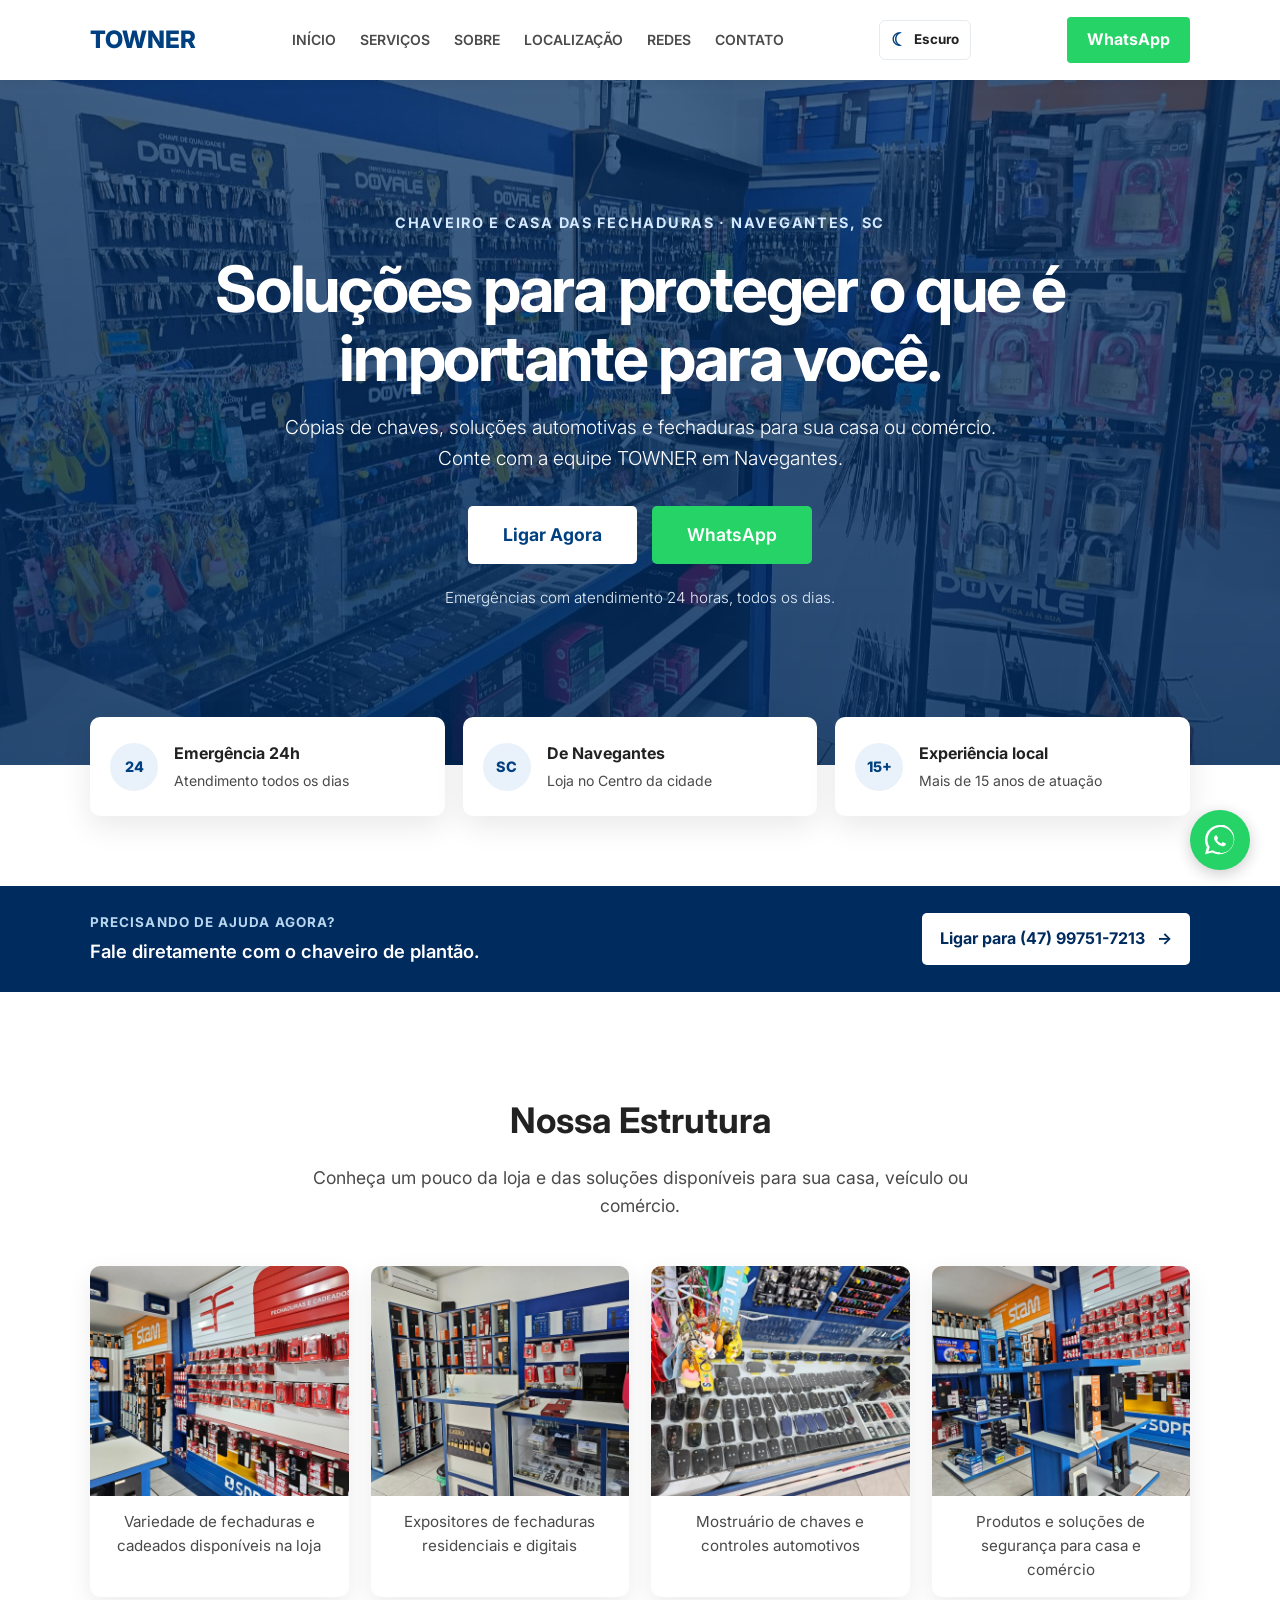
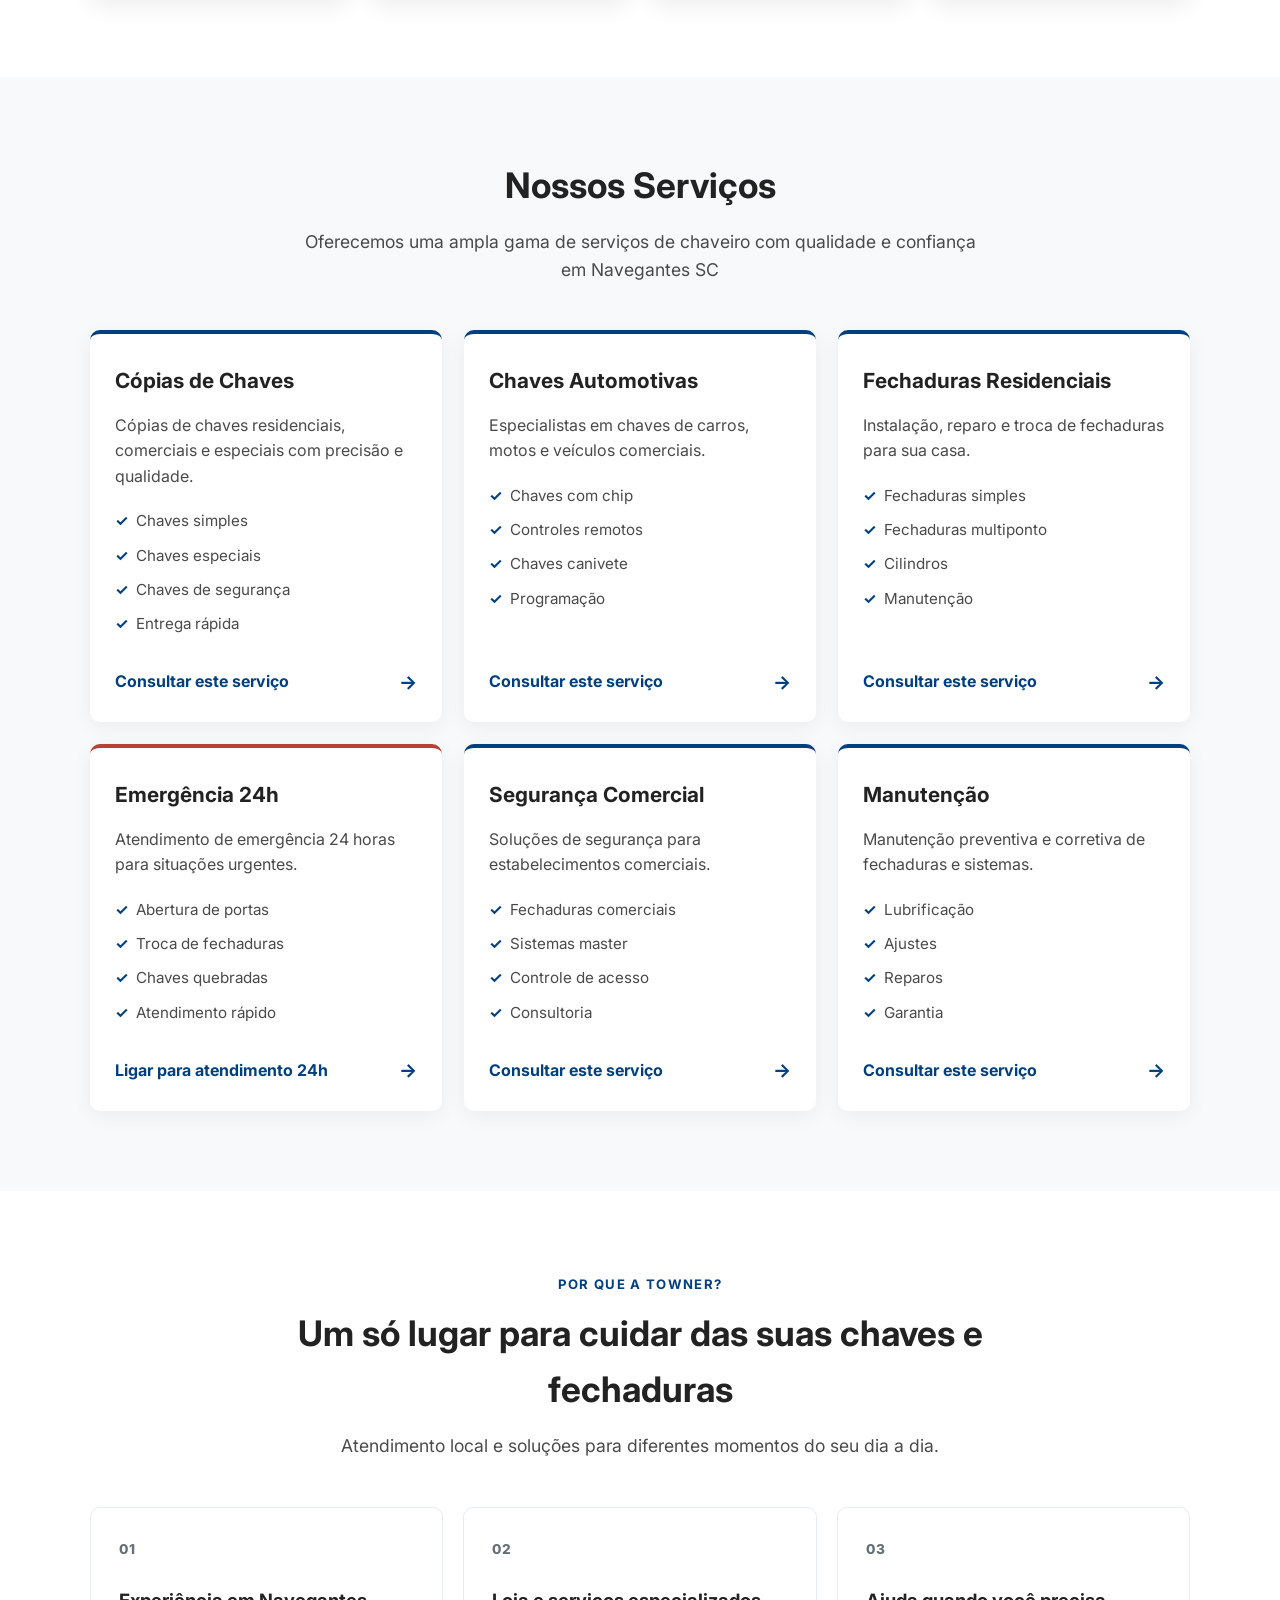
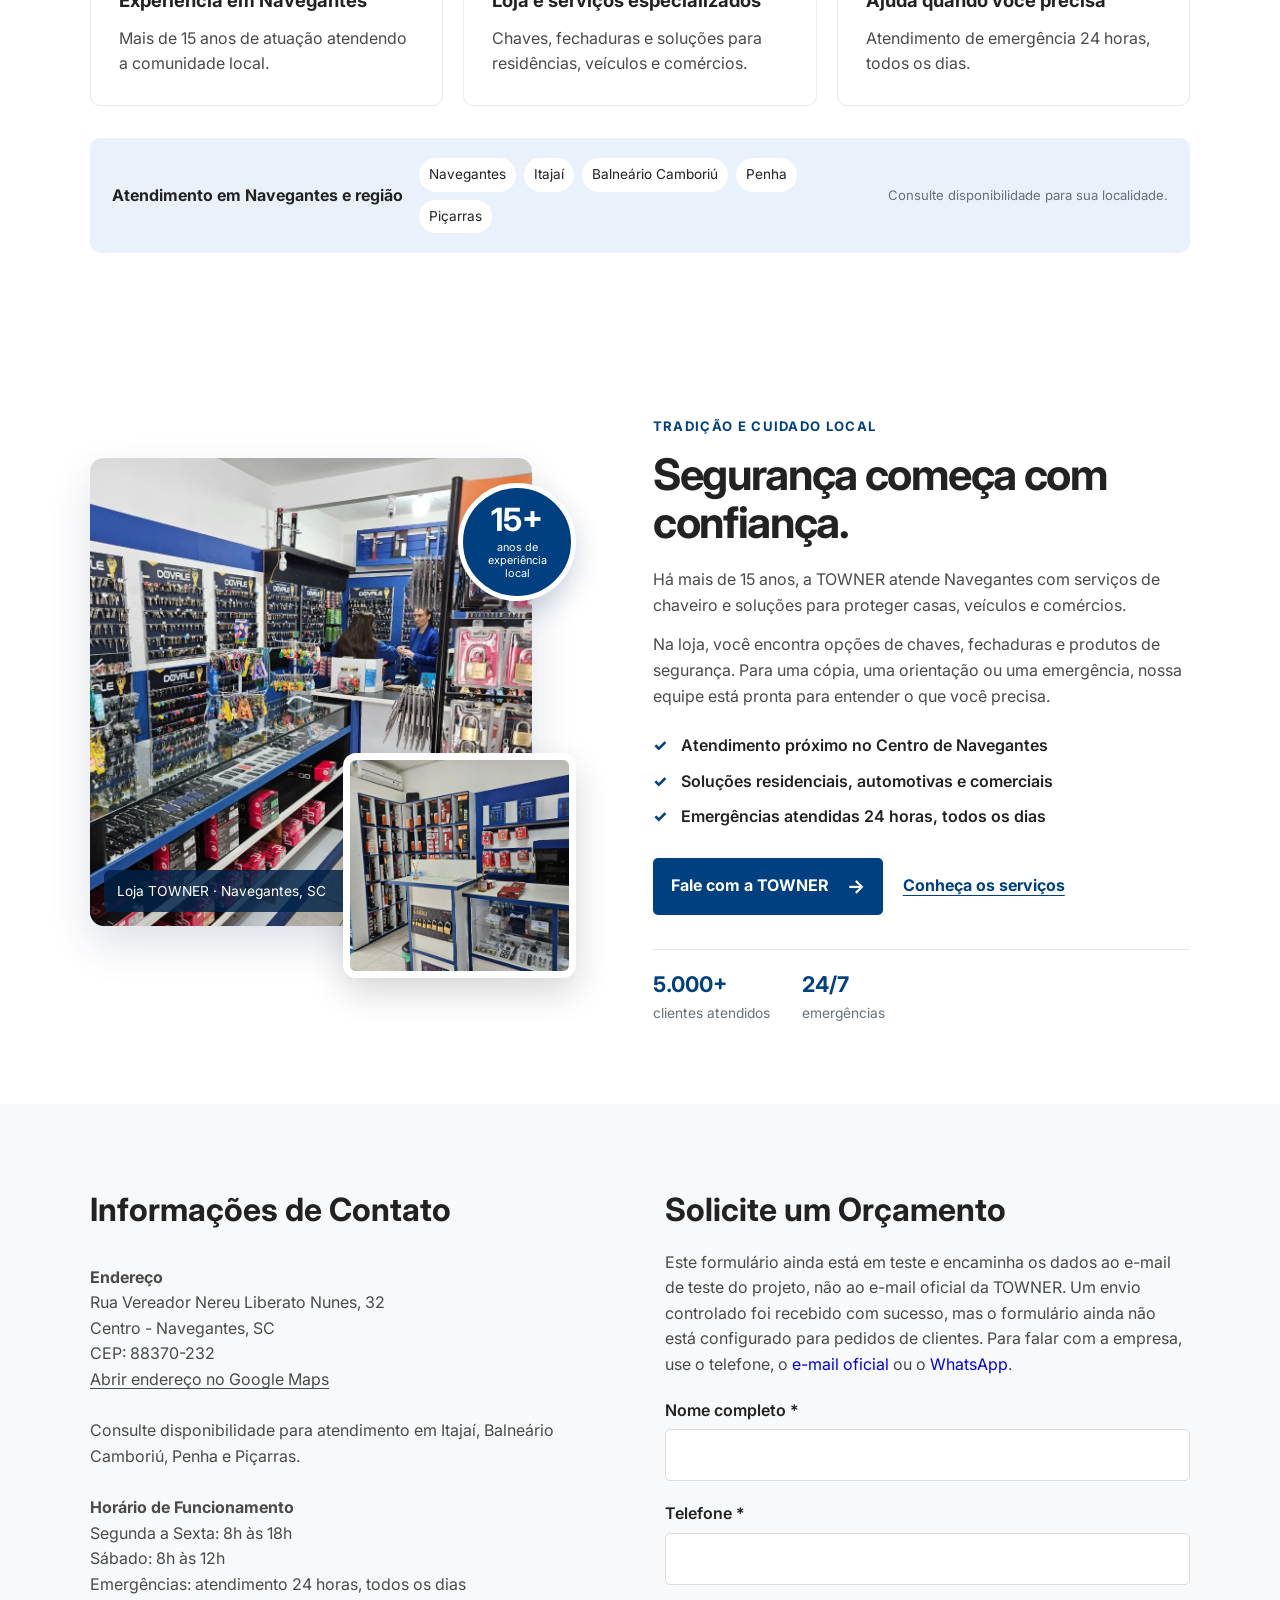
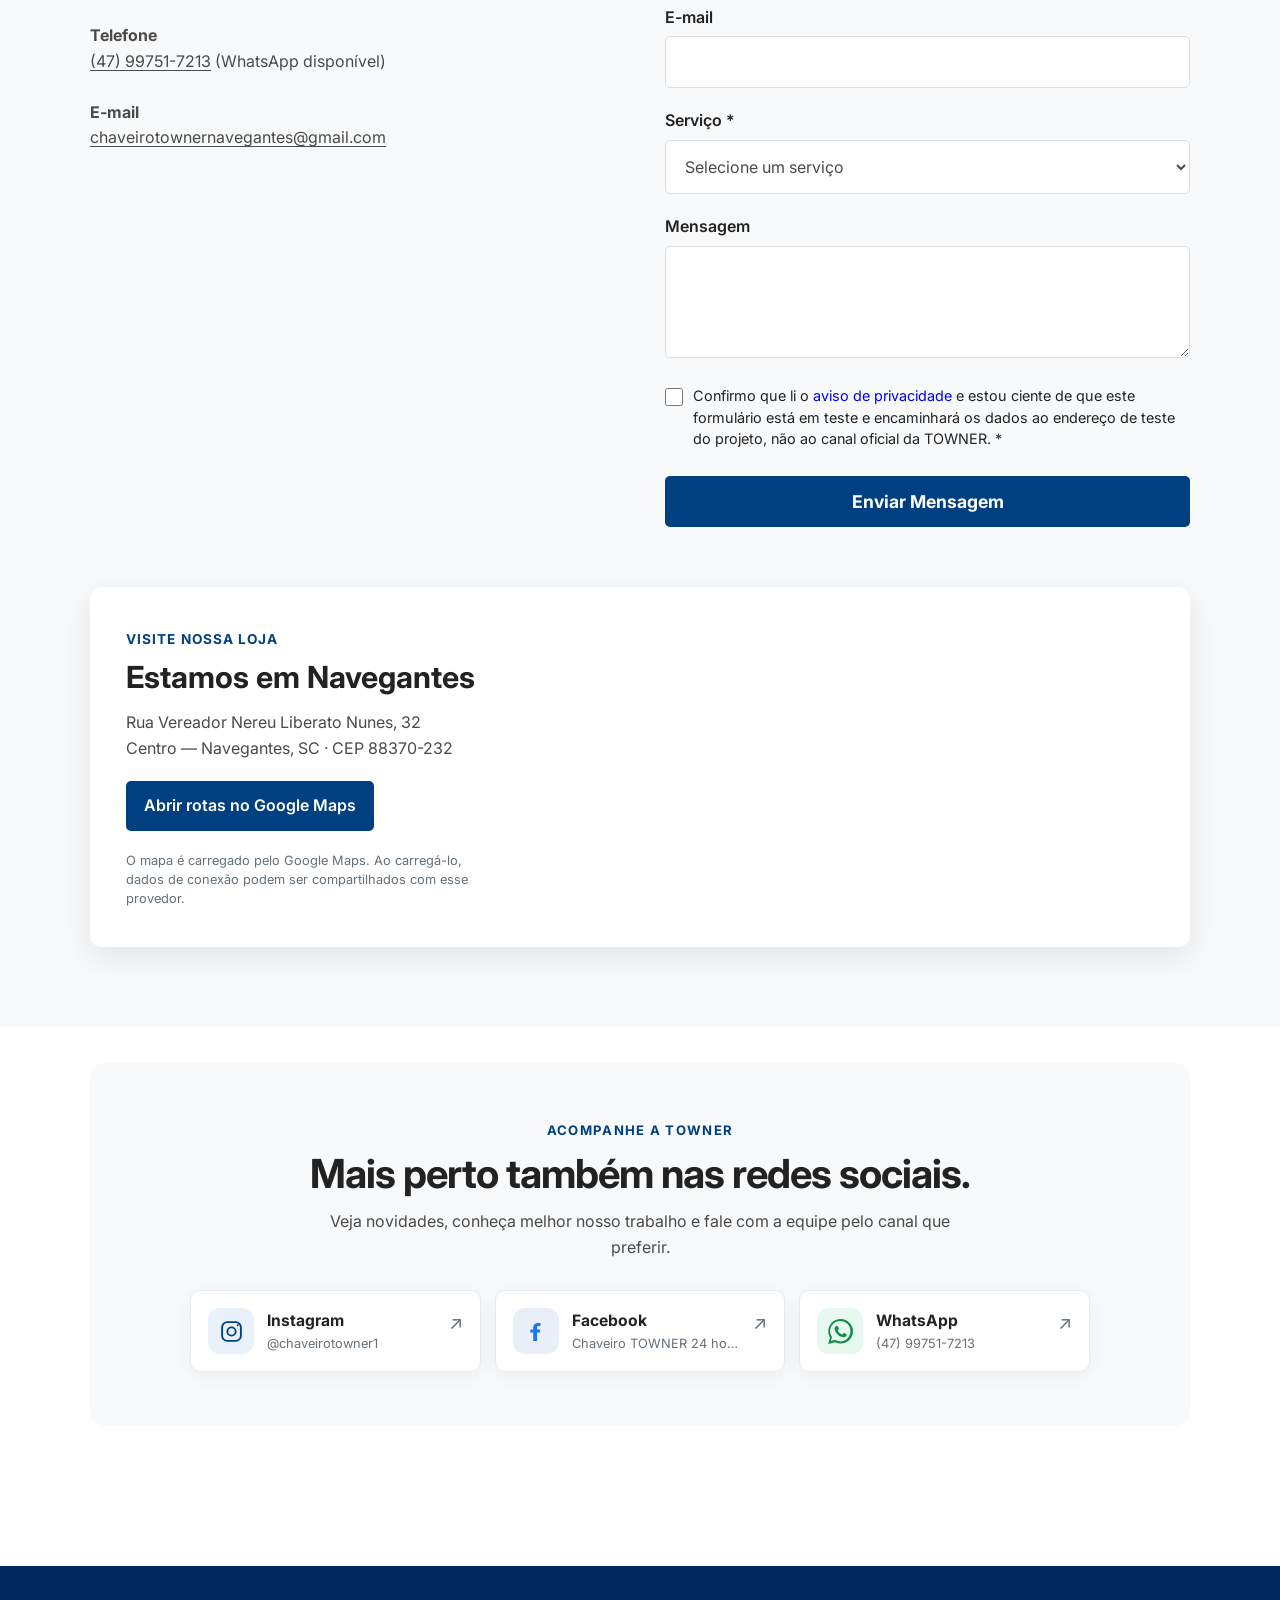
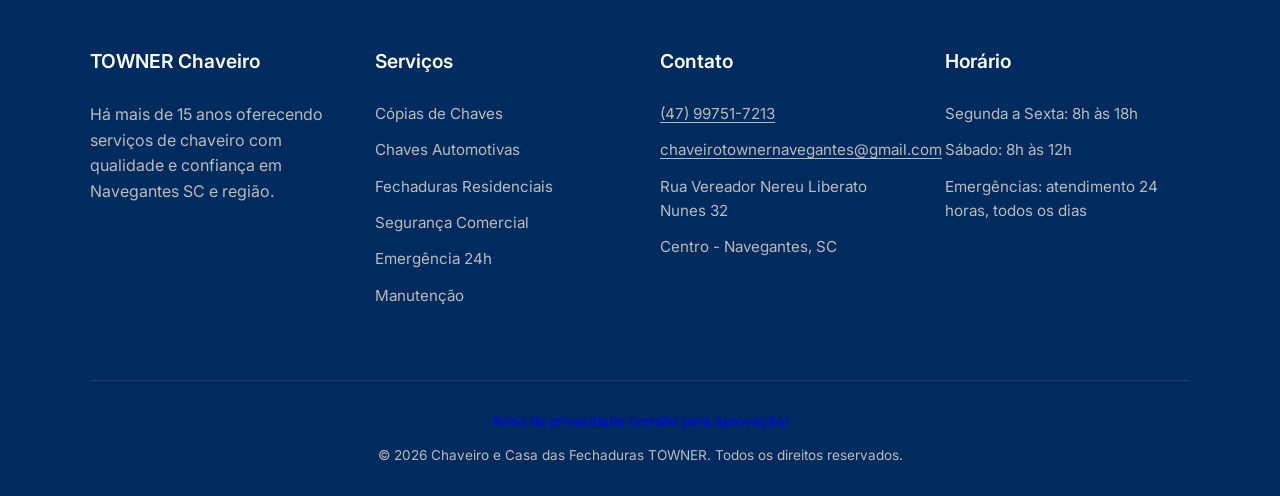
==== index.html @ e8e16471 "Add TOWNER website Co-authored-by: Copilot <223556219+Copilot@users.noreply.github.com>" ====
<!DOCTYPE html>
<html lang="pt-BR">
<head>
    <meta charset="UTF-8">
    <meta name="viewport" content="width=device-width, initial-scale=1.0">
    <title>Chaveiro e Casa das Fechaduras TOWNER - Navegantes SC | Serviços 24h</title>
    <meta name="description" content="Chaveiro TOWNER em Navegantes-SC: cópias de chaves, chaves automotivas, fechaduras e atendimento de emergência 24 horas.">
    <meta name="theme-color" content="#004080">
    <meta property="og:type" content="website">
    <meta property="og:locale" content="pt_BR">
    <meta property="og:title" content="Chaveiro TOWNER - Navegantes SC">
    <meta property="og:description" content="Cópias de chaves, chaves automotivas, fechaduras e atendimento de emergência em Navegantes-SC.">
    <link rel="icon" type="image/svg+xml" href="images/favicon.svg">
    <script>
        try {
            document.documentElement.dataset.theme = localStorage.getItem('towner-theme') === 'dark' ? 'dark' : 'light';
        } catch (error) {
            console.error('Não foi possível recuperar a preferência de tema.', error);
        }
    </script>
    <link rel="preconnect" href="https://fonts.googleapis.com">
    <link rel="preconnect" href="https://fonts.gstatic.com" crossorigin>
    <link href="https://fonts.googleapis.com/css2?family=Inter:wght@300;400;600;700&display=swap" rel="stylesheet">
    <link rel="stylesheet" href="style.css">
</head>
<body>
    <a class="skip-link" href="#main-content">Pular para o conteúdo principal</a>

    <!-- ================= CABEÇALHO ================= -->
    <header class="header">
        <div class="container header-inner">
            <a href="#inicio" class="logo">
                <span>TOWNER</span>
            </a>

            <!-- Botão do Menu Mobile (Hambúrguer) -->
            <button class="mobile-menu-btn" type="button" aria-label="Abrir menu" aria-expanded="false" aria-controls="main-nav">☰</button>

            <!-- Navegação Principal -->
            <nav class="main-nav" id="main-nav" aria-label="Navegação principal">
                <ul class="nav-links">
                    <li><a href="#inicio">Início</a></li>
                    <li><a href="#servicos">Serviços</a></li>
                    <li><a href="#sobre">Sobre</a></li>
                    <li><a href="#localizacao">Localização</a></li>
                    <li><a href="#redes-sociais">Redes</a></li>
                    <li><a href="#contato">Contato</a></li>
                </ul>
            </nav>

            <button class="theme-toggle" type="button" aria-label="Ativar tema escuro" aria-pressed="false">
                <span class="theme-toggle-icon" aria-hidden="true">☾</span>
                <span class="theme-toggle-label">Escuro</span>
            </button>
            <a href="https://wa.me/5547997517213" class="btn-header-zap" target="_blank" rel="noopener noreferrer">WhatsApp</a>
        </div>
    </header>

    <main id="main-content" tabindex="-1">
    <!-- ================= HERO SECTION ================= -->
    <section class="hero" id="inicio">
        <div class="container">
            <span class="hero-eyebrow">Chaveiro e Casa das Fechaduras · Navegantes, SC</span>
            <h1>Soluções para proteger o que é importante para você.</h1>
            <p>Cópias de chaves, soluções automotivas e fechaduras para sua casa ou comércio. Conte com a equipe TOWNER em Navegantes.</p>
            <div class="hero-btns">
                <a href="tel:+5547997517213" class="btn-call">Ligar Agora</a>
                <a href="https://wa.me/5547997517213" class="btn-whatsapp" target="_blank" rel="noopener noreferrer">WhatsApp</a>
            </div>
            <p class="hero-note">Emergências com atendimento 24 horas, todos os dias.</p>
        </div>
    </section>

    <!-- ================= CARDS DE DESTAQUE ================= -->
    <section class="container" aria-label="Destaques da TOWNER">
        <div class="features-row">
            <div class="feature-box">
                <span class="feature-icon" aria-hidden="true">24</span>
                <div><h2>Emergência 24h</h2><p>Atendimento todos os dias</p></div>
            </div>
            <div class="feature-box">
                <span class="feature-icon" aria-hidden="true">SC</span>
                <div><h2>De Navegantes</h2><p>Loja no Centro da cidade</p></div>
            </div>
            <div class="feature-box">
                <span class="feature-icon" aria-hidden="true">15+</span>
                <div><h2>Experiência local</h2><p>Mais de 15 anos de atuação</p></div>
            </div>
        </div>
    </section>

    <section class="emergency-strip" aria-label="Contato para emergências">
        <div class="container emergency-inner">
            <div>
                <span class="emergency-label">Precisando de ajuda agora?</span>
                <p>Fale diretamente com o chaveiro de plantão.</p>
            </div>
            <a href="tel:+5547997517213">Ligar para (47) 99751-7213 <span aria-hidden="true">→</span></a>
        </div>
    </section>

    <!-- ================= NOSSA ESTRUTURA ================= -->
    <section class="section-pad">
        <div class="container">
            <div class="sec-title">
                <h2>Nossa Estrutura</h2>
                <p>Conheça um pouco da loja e das soluções disponíveis para sua casa, veículo ou comércio.</p>
            </div>
            <div class="gallery-grid">
                <div class="gal-item">
                    <img src="images/exposicao-fechaduras.jpg" alt="Exposição de fechaduras e cadeados na loja TOWNER" loading="lazy" decoding="async">
                    <p>Variedade de fechaduras e cadeados disponíveis na loja</p>
                </div>
                <div class="gal-item">
                    <img src="images/prateleira-fechaduras.jpg" alt="Expositores de fechaduras residenciais e digitais na loja TOWNER" loading="lazy" decoding="async">
                    <p>Expositores de fechaduras residenciais e digitais</p>
                </div>
                <div class="gal-item">
                    <img src="images/balcao-chaves.jpg" alt="Mostruário de chaves e controles automotivos na loja TOWNER" loading="lazy" decoding="async">
                    <p>Mostruário de chaves e controles automotivos</p>
                </div>
                <div class="gal-item">
                    <img src="images/equipe.jpg" alt="Interior da loja TOWNER com exposição de produtos de segurança" loading="lazy" decoding="async">
                    <p>Produtos e soluções de segurança para casa e comércio</p>
                </div>
            </div>
        </div>
    </section>

    <!-- ================= NOSSOS SERVIÇOS ================= -->
    <section id="servicos" class="section-pad bg-gray">
        <div class="container">
            <div class="sec-title">
                <h2>Nossos Serviços</h2>
                <p>Oferecemos uma ampla gama de serviços de chaveiro com qualidade e confiança em Navegantes SC</p>
            </div>
            <div class="services-grid">
                <article class="serv-card">
                    <h3>Cópias de Chaves</h3>
                    <p>Cópias de chaves residenciais, comerciais e especiais com precisão e qualidade.</p>
                    <ul>
                        <li>Chaves simples</li>
                        <li>Chaves especiais</li>
                        <li>Chaves de segurança</li>
                        <li>Entrega rápida</li>
                    </ul>
                    <a class="service-link" href="#contato" data-service="copia-chaves">Consultar este serviço <span aria-hidden="true">→</span></a>
                </article>
                <article class="serv-card">
                    <h3>Chaves Automotivas</h3>
                    <p>Especialistas em chaves de carros, motos e veículos comerciais.</p>
                    <ul>
                        <li>Chaves com chip</li>
                        <li>Controles remotos</li>
                        <li>Chaves canivete</li>
                        <li>Programação</li>
                    </ul>
                    <a class="service-link" href="#contato" data-service="chaves-automotivas">Consultar este serviço <span aria-hidden="true">→</span></a>
                </article>
                <article class="serv-card">
                    <h3>Fechaduras Residenciais</h3>
                    <p>Instalação, reparo e troca de fechaduras para sua casa.</p>
                    <ul>
                        <li>Fechaduras simples</li>
                        <li>Fechaduras multiponto</li>
                        <li>Cilindros</li>
                        <li>Manutenção</li>
                    </ul>
                    <a class="service-link" href="#contato" data-service="fechaduras">Consultar este serviço <span aria-hidden="true">→</span></a>
                </article>
                <article class="serv-card service-emergency">
                    <h3>Emergência 24h</h3>
                    <p>Atendimento de emergência 24 horas para situações urgentes.</p>
                    <ul>
                        <li>Abertura de portas</li>
                        <li>Troca de fechaduras</li>
                        <li>Chaves quebradas</li>
                        <li>Atendimento rápido</li>
                    </ul>
                    <a class="service-link" href="tel:+5547997517213">Ligar para atendimento 24h <span aria-hidden="true">→</span></a>
                </article>
                <article class="serv-card">
                    <h3>Segurança Comercial</h3>
                    <p>Soluções de segurança para estabelecimentos comerciais.</p>
                    <ul>
                        <li>Fechaduras comerciais</li>
                        <li>Sistemas master</li>
                        <li>Controle de acesso</li>
                        <li>Consultoria</li>
                    </ul>
                    <a class="service-link" href="#contato" data-service="seguranca-comercial">Consultar este serviço <span aria-hidden="true">→</span></a>
                </article>
                <article class="serv-card">
                    <h3>Manutenção</h3>
                    <p>Manutenção preventiva e corretiva de fechaduras e sistemas.</p>
                    <ul>
                        <li>Lubrificação</li>
                        <li>Ajustes</li>
                        <li>Reparos</li>
                        <li>Garantia</li>
                    </ul>
                    <a class="service-link" href="#contato" data-service="manutencao">Consultar este serviço <span aria-hidden="true">→</span></a>
                </article>
            </div>
        </div>
    </section>

    <section class="section-pad reasons-section" aria-labelledby="reasons-title">
        <div class="container">
            <div class="sec-title">
                <span class="section-eyebrow">Por que a TOWNER?</span>
                <h2 id="reasons-title">Um só lugar para cuidar das suas chaves e fechaduras</h2>
                <p>Atendimento local e soluções para diferentes momentos do seu dia a dia.</p>
            </div>
            <div class="reasons-grid">
                <article class="reason-card">
                    <span class="reason-number" aria-hidden="true">01</span>
                    <h3>Experiência em Navegantes</h3>
                    <p>Mais de 15 anos de atuação atendendo a comunidade local.</p>
                </article>
                <article class="reason-card">
                    <span class="reason-number" aria-hidden="true">02</span>
                    <h3>Loja e serviços especializados</h3>
                    <p>Chaves, fechaduras e soluções para residências, veículos e comércios.</p>
                </article>
                <article class="reason-card">
                    <span class="reason-number" aria-hidden="true">03</span>
                    <h3>Ajuda quando você precisa</h3>
                    <p>Atendimento de emergência 24 horas, todos os dias.</p>
                </article>
            </div>
            <div class="coverage-row">
                <p>Atendimento em Navegantes e região</p>
                <ul aria-label="Cidades atendidas">
                    <li>Navegantes</li>
                    <li>Itajaí</li>
                    <li>Balneário Camboriú</li>
                    <li>Penha</li>
                    <li>Piçarras</li>
                </ul>
                <span>Consulte disponibilidade para sua localidade.</span>
            </div>
        </div>
    </section>

    <!-- ================= SOBRE O CHAVEIRO ================= -->
    <section id="sobre" class="section-pad">
        <div class="container about-wrap">
            <div class="about-gallery" aria-label="Fotos da loja e do atendimento TOWNER">
                <figure class="about-photo-main">
                    <img src="images/chaveiro-atendimento.jpg" alt="Interior da loja TOWNER com produtos e atendimento no balcão" loading="lazy" decoding="async">
                    <figcaption>Loja TOWNER · Navegantes, SC</figcaption>
                </figure>
                <figure class="about-photo-detail">
                    <img src="images/prateleira-fechaduras.jpg" alt="Exposição de fechaduras disponíveis na loja" loading="lazy" decoding="async">
                </figure>
                <div class="about-experience">
                    <strong>15+</strong>
                    <span>anos de experiência local</span>
                </div>
            </div>
            <div class="about-text">
                <span class="section-eyebrow">Tradição e cuidado local</span>
                <h2>Segurança começa com confiança.</h2>
                <p>Há mais de 15 anos, a TOWNER atende Navegantes com serviços de chaveiro e soluções para proteger casas, veículos e comércios.</p>
                <p>Na loja, você encontra opções de chaves, fechaduras e produtos de segurança. Para uma cópia, uma orientação ou uma emergência, nossa equipe está pronta para entender o que você precisa.</p>
                <ul class="about-highlights">
                    <li>Atendimento próximo no Centro de Navegantes</li>
                    <li>Soluções residenciais, automotivas e comerciais</li>
                    <li>Emergências atendidas 24 horas, todos os dias</li>
                </ul>
                <div class="about-actions">
                    <a class="about-primary-link" href="#contato">Fale com a TOWNER <span aria-hidden="true">→</span></a>
                    <a class="about-secondary-link" href="#servicos">Conheça os serviços</a>
                </div>
                <div class="about-proof" aria-label="Experiência e atendimento">
                    <div><strong>5.000+</strong><span>clientes atendidos</span></div>
                    <div><strong>24/7</strong><span>emergências</span></div>
                </div>
            </div>
        </div>
    </section>

    <!-- ================= CONTATO E FORMULÁRIO ================= -->
    <section id="contato" class="section-pad bg-gray">
        <div class="container contact-wrap">
            <div class="contact-info">
                <h2>Informações de Contato</h2>
                <p><strong>Endereço</strong><br>Rua Vereador Nereu Liberato Nunes, 32<br>Centro - Navegantes, SC<br>CEP: 88370-232<br><a href="https://www.google.com/maps/search/?api=1&amp;query=Rua+Vereador+Nereu+Liberato+Nunes+32%2C+Navegantes%2C+SC%2C+88370-232" target="_blank" rel="noopener noreferrer">Abrir endereço no Google Maps</a><br><br>Consulte disponibilidade para atendimento em Itajaí, Balneário Camboriú, Penha e Piçarras.</p>
                <p><br><strong>Horário de Funcionamento</strong><br>Segunda a Sexta: 8h às 18h<br>Sábado: 8h às 12h<br>Emergências: atendimento 24 horas, todos os dias</p>
                <p><br><strong>Telefone</strong><br><a href="tel:+5547997517213">(47) 99751-7213</a> (WhatsApp disponível)</p>
                <p><br><strong>E-mail</strong><br><a href="mailto:chaveirotownernavegantes@gmail.com">chaveirotownernavegantes@gmail.com</a></p>
            </div>
            <div class="contact-form">
                <h2>Solicite um Orçamento</h2>
                <p>Este formulário ainda está em teste e encaminha os dados ao e-mail de teste do projeto, não ao e-mail oficial da TOWNER. Um envio controlado foi recebido com sucesso, mas o formulário ainda não está configurado para pedidos de clientes. Para falar com a empresa, use o telefone, o <a href="mailto:chaveirotownernavegantes@gmail.com">e-mail oficial</a> ou o <a href="https://wa.me/5547997517213" target="_blank" rel="noopener noreferrer">WhatsApp</a>.</p>
                <form id="quote-form" action="https://formsubmit.co/Onzhd@outlook.com" method="POST">
                    <input type="hidden" name="_subject" value="Solicitação de orçamento pelo site TOWNER">
                    <input type="hidden" name="_template" value="table">
                    <div class="form-honeypot" aria-hidden="true">
                        <label for="website">Deixe este campo vazio</label>
                        <input id="website" name="_honey" type="text" tabindex="-1" autocomplete="off">
                    </div>
                    <label for="name">Nome completo *</label>
                    <input id="name" name="name" type="text" autocomplete="name" required>
                    <label for="phone">Telefone *</label>
                    <input id="phone" name="phone" type="tel" autocomplete="tel" required>
                    <label for="email">E-mail</label>
                    <input id="email" name="email" type="email" autocomplete="email">
                    <label for="service">Serviço *</label>
                    <select id="service" name="service" required>
                        <option value="" selected disabled>Selecione um serviço</option>
                        <option value="copia-chaves">Cópia de Chaves</option>
                        <option value="chaves-automotivas">Chaves Automotivas</option>
                        <option value="fechaduras">Fechaduras</option>
                        <option value="seguranca-comercial">Segurança Comercial</option>
                        <option value="emergencia">Emergência 24h</option>
                        <option value="manutencao">Manutenção</option>
                        <option value="outro">Outro</option>
                    </select>
                    <label for="message">Mensagem</label>
                    <textarea id="message" name="message" rows="4"></textarea>
                    <div class="form-consent">
                        <input id="privacy-consent" name="Autorização" type="checkbox" value="Autorizado" required>
                        <label for="privacy-consent">Confirmo que li o <a href="politica-de-privacidade.html" target="_blank" rel="noopener noreferrer">aviso de privacidade</a> e estou ciente de que este formulário está em teste e encaminhará os dados ao endereço de teste do projeto, não ao canal oficial da TOWNER. *</label>
                    </div>
                    <button type="submit">Enviar Mensagem</button>
                </form>
            </div>
        </div>

        <div class="container">
            <section class="map-card" id="localizacao" aria-labelledby="map-title">
                <div class="map-copy">
                    <span class="map-eyebrow">Visite nossa loja</span>
                    <h2 id="map-title">Estamos em Navegantes</h2>
                    <p>Rua Vereador Nereu Liberato Nunes, 32<br>Centro — Navegantes, SC · CEP 88370-232</p>
                    <a class="map-link" href="https://www.google.com/maps/search/?api=1&amp;query=Rua+Vereador+Nereu+Liberato+Nunes+32%2C+Navegantes%2C+SC%2C+88370-232" target="_blank" rel="noopener noreferrer">Abrir rotas no Google Maps</a>
                    <p class="map-privacy">O mapa é carregado pelo Google Maps. Ao carregá-lo, dados de conexão podem ser compartilhados com esse provedor.</p>
                </div>
                <iframe
                    class="map-frame"
                    title="Mapa da localização do Chaveiro TOWNER em Navegantes"
                    src="https://www.google.com/maps/embed?pb=!1m18!1m12!1m3!1d3559.823632034971!2d-48.6515518849561!3d-26.84540398315668!2m3!1f0!2f0!3f0!3m2!1i1024!2i768!4f13.1!3m3!1m2!1s0x94d8cc8f7b4e3e7b%3A0x3b2a59cf854a1d8a!2sR.%20Ver.%20Nereu%20Liberato%20Nunes%2C%2032%20-%20Centro%2C%20Navegantes%20-%20SC%2C%2088370-232!5e0!3m2!1sen!2sbr"
                    loading="lazy"
                    referrerpolicy="strict-origin-when-cross-origin"
                    allowfullscreen>
                </iframe>
            </section>
        </div>
    </section>

    <section class="social-section section-pad" id="redes-sociais" aria-labelledby="social-title">
        <div class="container">
            <div class="social-content">
                <span class="section-eyebrow">Acompanhe a TOWNER</span>
                <h2 id="social-title">Mais perto também nas redes sociais.</h2>
                <p>Veja novidades, conheça melhor nosso trabalho e fale com a equipe pelo canal que preferir.</p>
                <div class="social-links">
                    <a class="social-card" href="https://www.instagram.com/chaveirotowner1/" target="_blank" rel="noopener noreferrer" aria-label="Instagram oficial da TOWNER (abre em nova guia)">
                        <span class="social-icon social-icon-instagram" aria-hidden="true">
                            <svg viewBox="0 0 24 24" focusable="false"><rect x="3" y="3" width="18" height="18" rx="5"></rect><circle cx="12" cy="12" r="4"></circle><circle class="social-icon-dot" cx="18" cy="6" r="1"></circle></svg>
                        </span>
                        <span><strong>Instagram</strong><small>@chaveirotowner1</small></span>
                        <span class="social-arrow" aria-hidden="true">↗</span>
                    </a>
                    <a class="social-card" href="https://www.facebook.com/profile.php?id=61574534947501" target="_blank" rel="noopener noreferrer" aria-label="Facebook oficial da TOWNER (abre em nova guia)">
                        <span class="social-icon social-icon-facebook" aria-hidden="true">
                            <svg viewBox="0 0 24 24" focusable="false"><path d="M13.5 21v-8h2.7l.4-3h-3.1V8.1c0-.9.3-1.5 1.6-1.5h1.7V3.9c-.3 0-1.4-.1-2.6-.1-2.6 0-4.4 1.6-4.4 4.5V10H7v3h2.8v8h3.7Z"></path></svg>
                        </span>
                        <span><strong>Facebook</strong><small>Chaveiro TOWNER 24 horas</small></span>
                        <span class="social-arrow" aria-hidden="true">↗</span>
                    </a>
                    <a class="social-card social-card-whatsapp" href="https://wa.me/5547997517213" target="_blank" rel="noopener noreferrer" aria-label="WhatsApp oficial da TOWNER (abre em nova guia)">
                        <span class="social-icon social-icon-whatsapp" aria-hidden="true">
                            <svg viewBox="0 0 24 24" focusable="false"><path d="M20.5 3.5A11.8 11.8 0 0 0 12.1 0C5.6 0 .3 5.3.3 11.8c0 2.1.5 4.1 1.6 5.9L.2 24l6.5-1.7a11.8 11.8 0 0 0 5.4 1.3h.1c6.5 0 11.8-5.3 11.8-11.8 0-3.1-1.2-6.1-3.5-8.3ZM12.1 21.6a9.8 9.8 0 0 1-5-1.4l-.4-.2-3.9 1 1-3.8-.3-.4a9.8 9.8 0 0 1-1.5-5.2c0-5.4 4.4-9.8 9.8-9.8a9.8 9.8 0 0 1 9.8 9.8c0 5.5-4.4 10-9.5 10Zm5.4-7.3c-.3-.1-1.7-.8-2-.9-.3-.1-.5-.1-.7.2-.2.3-.7.9-.9 1.1-.2.2-.3.2-.6.1-.3-.1-1.2-.5-2.3-1.4-.8-.7-1.4-1.6-1.5-1.9-.2-.3 0-.4.1-.6l.5-.5c.1-.2.2-.3.3-.5.1-.2 0-.4 0-.5-.1-.1-.7-1.6-.9-2.1-.2-.6-.5-.5-.7-.5h-.6c-.2 0-.5.1-.8.4-.3.3-1 1-1 2.4s1 2.8 1.1 3c.1.2 2 3.1 4.9 4.3.7.3 1.2.4 1.6.5.7.2 1.3.2 1.8.1.5-.1 1.7-.7 1.9-1.4.2-.7.2-1.3.2-1.4-.1-.2-.3-.3-.6-.4Z"></path></svg>
                        </span>
                        <span><strong>WhatsApp</strong><small>(47) 99751-7213</small></span>
                        <span class="social-arrow" aria-hidden="true">↗</span>
                    </a>
                </div>
            </div>
        </div>
    </section>

    </main>

    <!-- ================= RODAPÉ (FOOTER) ================= -->
    <footer class="footer">
        <div class="container">
            <div class="foot-grid">
                <div>
                    <h4>TOWNER Chaveiro</h4>
                    <p>Há mais de 15 anos oferecendo serviços de chaveiro com qualidade e confiança em Navegantes SC e região.</p>
                </div>
                <div>
                    <h4>Serviços</h4>
                    <ul>
                        <li>Cópias de Chaves</li>
                        <li>Chaves Automotivas</li>
                        <li>Fechaduras Residenciais</li>
                        <li>Segurança Comercial</li>
                        <li>Emergência 24h</li>
                        <li>Manutenção</li>
                    </ul>
                </div>
                <div>
                    <h4>Contato</h4>
                    <ul>
                        <li><a href="tel:+5547997517213">(47) 99751-7213</a></li>
                        <li><a href="mailto:chaveirotownernavegantes@gmail.com">chaveirotownernavegantes@gmail.com</a></li>
                        <li>Rua Vereador Nereu Liberato Nunes 32</li>
                        <li>Centro - Navegantes, SC</li>
                    </ul>
                </div>
                <div>
                    <h4>Horário</h4>
                    <ul>
                        <li>Segunda a Sexta: 8h às 18h</li>
                        <li>Sábado: 8h às 12h</li>
                        <li>Emergências: atendimento 24 horas, todos os dias</li>
                    </ul>
                </div>
            </div>
            <div class="foot-bottom">
                <p><a href="politica-de-privacidade.html">Aviso de privacidade (versão para aprovação)</a></p>
                <p>© 2026 Chaveiro e Casa das Fechaduras TOWNER. Todos os direitos reservados.</p>
            </div>
        </div>
    </footer>

    <!-- ================= WHATSAPP FLUTUANTE ================= -->
    <a href="https://wa.me/5547997517213" class="zap-float" target="_blank" rel="noopener noreferrer" aria-label="Fale pelo WhatsApp">
        <svg viewBox="0 0 32 32" width="30" height="30" fill="currentColor" xmlns="http://www.w3.org/2000/svg"><path d="M16 0c-8.837 0-16 7.163-16 16 0 2.825 0.738 5.481 2.031 7.825l-2.031 7.425 7.588-1.994c2.313 1.188 4.906 1.869 7.663 1.869 8.837 0 16-7.163 16-16s-7.163-16-16-16zM16 29.125c-2.456 0-4.781-0.644-6.831-1.787l-0.487-0.287-5.075 1.331 1.35-4.944-0.319-0.513c-1.25-1.994-1.956-4.325-1.956-6.8 0-7.712 6.288-14 14-14s14 6.288 14 14-6.288 14-14 14zM21.575 19.344c-0.306-0.15-1.813-0.894-2.094-1-0.281-0.106-0.487-0.15-0.694 0.15s-0.787 1-0.969 1.206c-0.181 0.206-0.363 0.231-0.669 0.081-0.306-0.15-1.294-0.475-2.463-1.519-0.906-0.813-1.519-1.819-1.694-2.125-0.181-0.306-0.019-0.475 0.131-0.625 0.138-0.138 0.306-0.356 0.456-0.537 0.15-0.181 0.206-0.306 0.306-0.513 0.106-0.206 0.050-0.388-0.025-0.537-0.075-0.15-0.694-1.669-0.95-2.287-0.25-0.606-0.5-0.525-0.694-0.531-0.181-0.006-0.388-0.006-0.594-0.006s-0.544 0.075-0.831 0.388c-0.281 0.306-1.087 1.063-1.087 2.588s1.113 3 1.269 3.206c0.15 0.206 2.188 3.338 5.3 4.606 0.738 0.3 1.319 0.481 1.769 0.613 0.744 0.238 1.425 0.206 1.956 0.125 0.594-0.094 1.813-0.744 2.069-1.463 0.25-0.719 0.25-1.331 0.181-1.463-0.081-0.131-0.287-0.206-0.594-0.356z"/></svg>
    </a>

    <!-- ================= SCRIPT DO MENU MOBILE ================= -->
    <script>
        const menuBtn = document.querySelector('.mobile-menu-btn');
        const mainNav = document.querySelector('.main-nav');
        const serviceSelect = document.querySelector('#service');
        const themeToggle = document.querySelector('.theme-toggle');
        const themeMeta = document.querySelector('meta[name="theme-color"]');

        const updateThemeToggle = () => {
            const isDark = document.documentElement.dataset.theme === 'dark';
            themeToggle.setAttribute('aria-pressed', String(isDark));
            themeToggle.setAttribute('aria-label', isDark ? 'Ativar tema claro' : 'Ativar tema escuro');
            themeToggle.querySelector('.theme-toggle-icon').textContent = isDark ? '☀' : '☾';
            themeToggle.querySelector('.theme-toggle-label').textContent = isDark ? 'Claro' : 'Escuro';
            themeMeta.content = isDark ? '#0d141b' : '#004080';
        };

        updateThemeToggle();

        themeToggle.addEventListener('click', () => {
            const nextTheme = document.documentElement.dataset.theme === 'dark' ? 'light' : 'dark';
            document.documentElement.dataset.theme = nextTheme;
            updateThemeToggle();

            try {
                localStorage.setItem('towner-theme', nextTheme);
            } catch (error) {
                console.error('Não foi possível salvar a preferência de tema.', error);
            }
        });

        document.querySelectorAll('[data-service]').forEach((link) => {
            link.addEventListener('click', () => {
                serviceSelect.value = link.dataset.service;
            });
        });

        menuBtn.addEventListener('click', () => {
            const isExpanded = menuBtn.getAttribute('aria-expanded') === 'true';
            menuBtn.setAttribute('aria-expanded', String(!isExpanded));
            menuBtn.setAttribute('aria-label', isExpanded ? 'Abrir menu' : 'Fechar menu');
            mainNav.classList.toggle('active', !isExpanded);
        });

        mainNav.querySelectorAll('a').forEach((link) => {
            link.addEventListener('click', () => {
                mainNav.classList.remove('active');
                menuBtn.setAttribute('aria-expanded', 'false');
                menuBtn.setAttribute('aria-label', 'Abrir menu');
            });
        });

    </script>
</body>
</html>
---- style.css ----
/* ================= RESET E VARIÁVEIS ================= */
:root {
    color-scheme: light;
    --azul-marca: #004080;/* Azul principal para destaques e botões */
    --azul-fundo-escuro: #002b5e;/* Azul profundo para o rodapé e sobreposições */
    --verde-zap: #25D366;
    --texto-base: #4a4a4a;
    --titulo-cor: #222222;
    --fundo-cinza: #f8f9fa;
    --fundo-branco: #ffffff;
    --texto-inverso: #ffffff;
    --texto-no-botao: #ffffff;
    --azul-hover: #003366;
    --fundo-botao-emergencia: #ffffff;
    --texto-botao-emergencia: #002b5e;
    --borda-superficie: #e5ebef;
    --texto-suave: #64707a;
    --fundo-destaque-suave: #e9f2fa;
    --borda-controle: #dddddd;
}

:root[data-theme="dark"] {
    color-scheme: dark;
    --azul-marca: #78baff;
    --azul-fundo-escuro: #071b31;
    --texto-base: #c4ced8;
    --titulo-cor: #f1f5f9;
    --fundo-cinza: #101821;
    --fundo-branco: #151e28;
    --texto-inverso: #f1f5f9;
    --texto-no-botao: #10243a;
    --azul-hover: #539de0;
    --fundo-botao-emergencia: #e5edf5;
    --texto-botao-emergencia: #071b31;
    --borda-superficie: #344453;
    --texto-suave: #a6b4c1;
    --fundo-destaque-suave: #223447;
    --borda-controle: #465461;
}

* {
    margin: 0;
    padding: 0;
    box-sizing: border-box;
    font-family: 'Inter', sans-serif;
}

body {
    color: var(--texto-base);
    line-height: 1.6;
    padding-top: 80px;
    background-color: var(--fundo-branco);
}

.container {
    max-width: 1140px;
    margin: 0 auto;
    padding: 0 20px;
}

a { 
    text-decoration: none;
    transition: 0.3s;
}

a:focus-visible, button:focus-visible, input:focus-visible, select:focus-visible, textarea:focus-visible {
    outline: 3px solid #f0b429;
    outline-offset: 3px;
}

.skip-link {
    position: fixed;
    top: 10px;
    left: 10px;
    z-index: 1100;
    padding: 10px 16px;
    background: var(--fundo-branco);
    color: var(--azul-marca);
    border-radius: 4px;
    box-shadow: 0 2px 10px rgba(0, 0, 0, 0.2);
    transform: translateY(-160%);
}

.skip-link:focus {
    transform: translateY(0);
}

section[id] {
    scroll-margin-top: 100px;
}

/* ================= CABEÇALHO ================= */
.header {
    background: var(--fundo-branco);
    box-shadow: 0 2px 10px rgba(0,0,0,0.05);
    position: fixed; 
    top: 0; 
    width: 100%; 
    height: 80px;
    display: flex; 
    align-items: center; 
    z-index: 1000;
}

.header-inner { 
    display: flex; 
    justify-content: space-between; 
    align-items: center; 
    width: 100%; 
}

.logo { 
    font-size: 24px; 
    font-weight: 800; 
    color: var(--azul-marca); 
    display: flex;
    align-items: center;
}

.logo img { 
    max-height: 50px; 
    width: auto; 
    display: block; 
}

.main-nav {
    display: flex;
    align-items: center;
}

.nav-links { 
    list-style: none; 
    display: flex; 
    gap: 24px; 
}

.nav-links a { 
    color: var(--texto-base); 
    font-weight: 600; 
    font-size: 14px; 
    text-transform: uppercase; 
}

.nav-links a:hover { 
    color: var(--azul-marca); 
}

.btn-header-zap { 
    background: var(--verde-zap); 
    color: var(--texto-inverso); 
    padding: 10px 20px; 
    border-radius: 4px; 
    font-weight: bold; 
    transition: background 0.3s;
}

.btn-header-zap:hover {
    background: #20b858; 
}

.mobile-menu-btn {
    display: none;
    background: none;
    border: none;
    font-size: 28px;
    color: var(--azul-marca);
    cursor: pointer;
}

.theme-toggle {
    display: inline-flex;
    align-items: center;
    justify-content: center;
    gap: 7px;
    min-height: 40px;
    padding: 8px 11px;
    border: 1px solid var(--borda-superficie);
    border-radius: 6px;
    background: var(--fundo-branco);
    color: var(--titulo-cor);
    font: inherit;
    font-size: 0.84rem;
    font-weight: 700;
    cursor: pointer;
    transition: background 0.2s ease, border-color 0.2s ease;
}

.theme-toggle:hover { background: var(--fundo-cinza); }
.theme-toggle-icon { color: var(--azul-marca); font-size: 1.1rem; line-height: 1; }

/* ================= HERO SECTION ================= */
.hero {
    background: linear-gradient(rgba(0, 43, 94, 0.72), rgba(0, 43, 94, 0.82)), url('images/chaveiro-atendimento.jpg') center/cover;
    color: var(--texto-inverso); 
    padding: 130px 0 155px; 
    text-align: center;
}

.hero .container { max-width: 900px; }
.hero-eyebrow { display: inline-block; margin-bottom: 20px; color: #d4e9ff; font-size: 0.9rem; font-weight: 700; letter-spacing: 0.12em; text-transform: uppercase; }
.hero h1 { max-width: 850px; margin: 0 auto 20px; font-size: clamp(2.5rem, 5vw, 4rem); font-weight: 700; line-height: 1.08; letter-spacing: -0.035em; }
.hero p { font-size: 1.2rem; margin-bottom: 32px; font-weight: 300; max-width: 720px; margin-left: auto; margin-right: auto; }
.hero-btns { display: flex; justify-content: center; gap: 15px; }
.btn-call { background: var(--fundo-branco); color: var(--azul-marca); padding: 15px 35px; border-radius: 5px; font-weight: 700; font-size: 1.1rem; }
.btn-whatsapp { background: var(--verde-zap); color: var(--texto-inverso); padding: 15px 35px; border-radius: 5px; font-weight: 600; font-size: 1.1rem; }
.btn-call:hover, .btn-whatsapp:hover { transform: translateY(-2px); box-shadow: 0 8px 22px rgba(0, 0, 0, 0.2); }
.hero .hero-note { margin: 22px auto 0; color: #e2edf7; font-size: 0.95rem; }

/* ================= CARDS DE DESTAQUE ================= */
.features-row { display: grid; grid-template-columns: repeat(3, minmax(0, 1fr)); gap: 18px; margin-top: -48px; position: relative; z-index: 10; }
.feature-box { display: flex; align-items: center; gap: 16px; background: var(--fundo-branco); padding: 24px 20px; border-radius: 10px; box-shadow: 0 10px 30px rgba(0,0,0,0.09); flex: 1; }
.feature-icon { width: 48px; height: 48px; display: grid; place-items: center; flex: 0 0 auto; border-radius: 50%; background: var(--fundo-destaque-suave); color: var(--azul-marca); font-size: 0.9rem; font-weight: 800; }
.feature-box h2 { color: var(--titulo-cor); font-size: 1rem; margin-bottom: 3px; }
.feature-box p { color: var(--texto-base); font-size: 0.88rem; }

/* ================= EMERGÊNCIA ================= */
.emergency-strip { margin: 70px 0 20px; background: var(--azul-fundo-escuro); color: var(--texto-inverso); }
.emergency-inner { display: flex; align-items: center; justify-content: space-between; gap: 24px; padding-top: 26px; padding-bottom: 26px; }
.emergency-label { display: block; margin-bottom: 3px; color: #b8d6ef; font-size: 0.84rem; font-weight: 700; letter-spacing: 0.08em; text-transform: uppercase; }
.emergency-inner p { font-size: 1.15rem; font-weight: 600; }
.emergency-inner > a { display: inline-flex; align-items: center; gap: 12px; padding: 13px 18px; border-radius: 5px; background: var(--fundo-botao-emergencia); color: var(--texto-botao-emergencia); font-weight: 700; white-space: nowrap; }
.emergency-inner > a:hover { filter: brightness(0.95); }

/* ================= SEÇÕES PADRÕES ================= */
.section-pad { padding: 80px 0; }
.bg-gray { background-color: var(--fundo-cinza); }
.sec-title { text-align: center; margin-bottom: 46px; }
.sec-title h2 { font-size: 2.2rem; color: var(--titulo-cor); margin-bottom: 15px; font-weight: 700; }
.sec-title p { color: var(--texto-base); font-size: 1.1rem; max-width: 700px; margin: 0 auto; }

/* ================= GALERIA ================= */
.gallery-grid { display: grid; grid-template-columns: repeat(auto-fit, minmax(230px, 1fr)); gap: 22px; }
.gal-item { overflow: hidden; border-radius: 10px; background: var(--fundo-branco); box-shadow: 0 8px 24px rgba(0,0,0,0.08); }
.gal-item img { width: 100%; height: 230px; object-fit: cover; display: block; transition: transform 0.35s ease; }
.gal-item:hover img { transform: scale(1.035); }
.gal-item p { text-align: center; font-size: 0.95rem; margin-top: 15px; color: var(--texto-base); }
.gal-item p { min-height: 54px; margin: 0; padding: 14px 16px; }

/* ================= SERVIÇOS ================= */
.services-grid { display: grid; grid-template-columns: repeat(auto-fit, minmax(280px, 1fr)); gap: 22px; }
.serv-card { display: flex; flex-direction: column; min-height: 100%; background: var(--fundo-branco); padding: 30px 25px 25px; border-radius: 10px; box-shadow: 0 5px 20px rgba(0,0,0,0.055); border-top: 4px solid var(--azul-marca); transition: transform 0.2s ease, box-shadow 0.2s ease; }
.serv-card:hover { transform: translateY(-3px); box-shadow: 0 12px 28px rgba(0,0,0,0.09); }
.serv-card.service-emergency { border-top-color: #b64134; }
.serv-card h3 { color: var(--titulo-cor); margin-bottom: 15px; font-size: 1.3rem; }
.serv-card ul { list-style: none; margin-top: 20px; }
.serv-card li { margin-bottom: 10px; font-size: 0.95rem; display: flex; align-items: center; gap: 8px; color: var(--texto-base); }
.serv-card li::before { content: '✓'; color: var(--azul-marca); font-weight: bold; }
.service-link { display: flex; align-items: center; justify-content: space-between; gap: 12px; margin-top: auto; padding-top: 20px; color: var(--azul-marca); font-weight: 700; }
.service-link span { font-size: 1.2rem; transition: transform 0.2s ease; }
.service-link:hover span { transform: translateX(4px); }

/* ================= DIFERENCIAIS E REGIÃO ================= */
.section-eyebrow { display: inline-block; margin-bottom: 10px; color: var(--azul-marca); font-size: 0.82rem; font-weight: 700; letter-spacing: 0.1em; text-transform: uppercase; }
.reasons-section .sec-title h2 { max-width: 760px; margin-left: auto; margin-right: auto; }
.reasons-grid { display: grid; grid-template-columns: repeat(3, minmax(0, 1fr)); gap: 20px; }
.reason-card { padding: 28px; border: 1px solid var(--borda-superficie); border-radius: 10px; background: var(--fundo-branco); }
.reason-number { display: inline-block; margin-bottom: 26px; color: var(--texto-suave); font-size: 0.85rem; font-weight: 800; letter-spacing: 0.08em; }
.reason-card h3 { margin-bottom: 10px; color: var(--titulo-cor); font-size: 1.15rem; }
.reason-card p { color: var(--texto-base); }
.coverage-row { display: grid; grid-template-columns: auto 1fr auto; gap: 16px; align-items: center; margin-top: 32px; padding: 20px 22px; border-radius: 10px; background: var(--fundo-destaque-suave); }
.coverage-row > p { color: var(--titulo-cor); font-weight: 700; }
.coverage-row ul { display: flex; flex-wrap: wrap; gap: 8px; list-style: none; }
.coverage-row li { padding: 6px 10px; border-radius: 20px; background: var(--fundo-branco); color: var(--titulo-cor); font-size: 0.85rem; }
.coverage-row > span { color: var(--texto-suave); font-size: 0.82rem; }

/* ================= SOBRE NÓS ================= */
.about-wrap { display: grid; grid-template-columns: minmax(0, 0.95fr) minmax(0, 1.05fr); gap: clamp(36px, 6vw, 78px); align-items: center; }
.about-gallery { position: relative; min-height: 520px; }
.about-photo-main { position: absolute; inset: 0 44px 52px 0; margin: 0; overflow: hidden; border-radius: 14px; background: var(--fundo-destaque-suave); box-shadow: 0 18px 42px rgba(0, 43, 94, 0.14); }
.about-photo-main img, .about-photo-detail img { width: 100%; height: 100%; display: block; object-fit: cover; }
.about-photo-main img { object-position: 58% center; }
.about-photo-main figcaption { position: absolute; right: 14px; bottom: 14px; left: 14px; padding: 10px 13px; border-radius: 6px; background: rgba(0, 35, 73, 0.82); color: #fff; font-size: 0.86rem; }
.about-photo-detail { position: absolute; right: 0; bottom: 0; width: 48%; height: 225px; margin: 0; overflow: hidden; border: 7px solid var(--fundo-branco); border-radius: 13px; background: var(--fundo-destaque-suave); box-shadow: 0 14px 35px rgba(0, 0, 0, 0.16); }
.about-photo-detail img { object-position: center; }
.about-experience { position: absolute; top: 25px; right: 0; display: flex; flex-direction: column; align-items: center; justify-content: center; width: 118px; height: 118px; border: 5px solid var(--fundo-branco); border-radius: 50%; background: var(--azul-marca); color: #fff; text-align: center; box-shadow: 0 12px 28px rgba(0, 43, 94, 0.2); }
.about-experience strong { font-size: 2rem; line-height: 1; }
.about-experience span { max-width: 85px; margin-top: 5px; font-size: 0.68rem; line-height: 1.2; }
.about-text { min-width: 0; }
.about-text h2 { max-width: 560px; font-size: clamp(2.1rem, 3.4vw, 3rem); color: var(--titulo-cor); line-height: 1.1; letter-spacing: -0.03em; margin: 4px 0 20px; }
.about-text > p { margin-bottom: 14px; }
.about-highlights { display: grid; gap: 10px; margin: 24px 0; list-style: none; }
.about-highlights li { position: relative; padding-left: 28px; color: var(--titulo-cor); font-weight: 600; }
.about-highlights li::before { position: absolute; left: 0; top: 0; content: '✓'; color: var(--azul-marca); font-weight: 800; }
.about-actions { display: flex; flex-wrap: wrap; align-items: center; gap: 20px; margin-top: 28px; }
.about-primary-link { display: inline-flex; align-items: center; gap: 18px; padding: 13px 18px; border-radius: 5px; background: var(--azul-marca); color: var(--texto-no-botao); font-weight: 700; }
.about-primary-link:hover { background: var(--azul-hover); }
.about-primary-link span { font-size: 1.2rem; }
.about-secondary-link { color: var(--azul-marca); font-weight: 700; text-decoration: underline; text-underline-offset: 4px; }
.about-proof { display: flex; flex-wrap: wrap; gap: 32px; margin-top: 34px; padding-top: 22px; border-top: 1px solid var(--borda-superficie); }
.about-proof div { display: flex; flex-direction: column; }
.about-proof strong { color: var(--azul-marca); font-size: 1.35rem; line-height: 1.2; }
.about-proof span { margin-top: 4px; color: var(--texto-suave); font-size: 0.86rem; }

/* ================= CONTATO E FORMULÁRIO ================= */
.contact-wrap { display: flex; gap: 50px; }
.contact-info, .contact-form { flex: 1; }
.contact-info h2, .contact-form h2 { font-size: 2rem; margin-bottom: 30px; color: var(--titulo-cor); }
.contact-info a, .foot-grid a { color: inherit; text-decoration: underline; text-underline-offset: 3px; }
.contact-form > p { margin: -15px 0 20px; }
.contact-form label { display: block; margin-bottom: 6px; font-weight: 600; color: var(--titulo-cor); }
.contact-form input, .contact-form select, .contact-form textarea { width: 100%; padding: 15px; margin-bottom: 20px; border: 1px solid var(--borda-controle); border-radius: 5px; background: var(--fundo-branco); color: var(--texto-base); font-size: 1rem; }
.contact-form .form-honeypot { display: none !important; }
.contact-form .form-consent { display: flex; align-items: flex-start; gap: 10px; margin-bottom: 20px; }
.contact-form .form-consent input { width: 18px; height: 18px; flex: 0 0 auto; margin: 3px 0 0; accent-color: var(--azul-marca); }
.contact-form .form-consent label { font-size: 0.9rem; font-weight: 400; line-height: 1.5; }
.contact-form button { background: var(--azul-marca); color: var(--texto-no-botao); border: none; padding: 15px 30px; cursor: pointer; border-radius: 5px; font-weight: bold; width: 100%; font-size: 1.1rem; transition: background 0.3s; }
.contact-form button:hover { background: var(--azul-hover); }

/* ================= LOCALIZAÇÃO ================= */
.map-card { display: grid; grid-template-columns: minmax(240px, 0.8fr) minmax(0, 1.2fr); gap: 32px; align-items: center; margin-top: 60px; overflow: hidden; background: var(--fundo-branco); border-radius: 12px; box-shadow: 0 10px 35px rgba(0,0,0,0.09); }
.map-copy { padding: 36px; }
.map-eyebrow { color: var(--azul-marca); font-size: 0.85rem; font-weight: 700; letter-spacing: 0.08em; text-transform: uppercase; }
.map-copy h2 { margin: 8px 0 14px; color: var(--titulo-cor); font-size: 1.9rem; line-height: 1.2; }
.map-copy > p:not(.map-privacy) { margin-bottom: 20px; }
.map-link { display: inline-block; padding: 12px 18px; border-radius: 5px; background: var(--azul-marca); color: var(--texto-no-botao); font-weight: 600; }
.map-link:hover { background: var(--azul-hover); }
.map-privacy { margin-top: 20px; color: var(--texto-suave); font-size: 0.8rem; line-height: 1.5; }
.map-frame { display: block; width: 100%; min-height: 360px; height: 100%; border: 0; }

/* ================= REDES SOCIAIS ================= */
.social-section { padding-top: 36px; }
.social-content { padding: clamp(28px, 5vw, 54px); border-radius: 14px; background: var(--fundo-cinza); text-align: center; }
.social-content h2 { margin-bottom: 12px; color: var(--titulo-cor); font-size: clamp(1.8rem, 3.4vw, 2.5rem); line-height: 1.15; letter-spacing: -0.025em; }
.social-content > p { max-width: 620px; margin: 0 auto; }
.social-links { display: grid; grid-template-columns: repeat(3, minmax(0, 1fr)); gap: 14px; max-width: 900px; margin: 30px auto 0; text-align: left; }
.social-card { display: flex; min-width: 0; align-items: center; gap: 13px; padding: 17px; border: 1px solid var(--borda-superficie); border-radius: 10px; background: var(--fundo-branco); color: var(--titulo-cor); box-shadow: 0 5px 18px rgba(0, 43, 94, 0.05); }
.social-card:hover { transform: translateY(-3px); border-color: var(--azul-marca); box-shadow: 0 10px 24px rgba(0, 43, 94, 0.1); }
.social-icon { display: grid; width: 46px; height: 46px; flex: 0 0 auto; place-items: center; border-radius: 12px; background: var(--fundo-destaque-suave); color: var(--azul-marca); }
.social-icon svg { width: 25px; height: 25px; fill: currentColor; }
.social-icon-instagram svg { fill: none; stroke: currentColor; stroke-width: 1.8; }
.social-icon-instagram .social-icon-dot { fill: currentColor; stroke: none; }
.social-icon-facebook { background: #e9eef9; color: #1877f2; }
.social-icon-whatsapp { background: #e7f8ee; color: #128c4a; }
.social-card > span:nth-child(2) { display: flex; min-width: 0; flex: 1; flex-direction: column; }
.social-card strong { font-size: 0.98rem; }
.social-card small { overflow: hidden; color: var(--texto-suave); font-size: 0.8rem; text-overflow: ellipsis; white-space: nowrap; }
.social-arrow { align-self: flex-start; color: var(--texto-suave); font-size: 1.15rem; }

/* ================= RODAPÉ ================= */
.footer { background: var(--azul-fundo-escuro); color: #bbb; padding: 80px 0 30px; margin-top: 60px; }
.foot-grid { display: grid; grid-template-columns: repeat(auto-fit, minmax(220px, 1fr)); gap: 40px; margin-bottom: 60px; }
.foot-grid h4 { color: var(--texto-inverso); margin-bottom: 25px; font-size: 1.2rem; font-weight: 600; }
.foot-grid ul { list-style: none; }
.foot-grid li { margin-bottom: 12px; font-size: 0.95rem; }
.foot-bottom { border-top: 1px solid rgba(255, 255, 255, 0.1); padding-top: 30px; text-align: center; font-size: 0.85rem; }
.foot-bottom p + p { margin-top: 12px; }

/* ================= AVISO DE PRIVACIDADE ================= */
.privacy-page { padding: 0; background: var(--fundo-cinza); }
.privacy-header { display: flex; align-items: center; justify-content: space-between; gap: 20px; padding: 20px max(24px, calc((100% - 900px) / 2)); background: var(--fundo-branco); box-shadow: 0 2px 10px rgba(0,0,0,0.05); }
.privacy-header-actions { display: flex; align-items: center; gap: 18px; }
.privacy-header-actions > a { color: var(--azul-marca); font-weight: 600; }
.privacy-content { max-width: 900px; margin: 40px auto; padding: 40px; background: var(--fundo-branco); border-radius: 12px; box-shadow: 0 10px 35px rgba(0,0,0,0.06); }
.privacy-content h1, .privacy-content h2 { color: var(--titulo-cor); line-height: 1.25; }
.privacy-content h1 { margin: 28px 0 16px; font-size: 2.2rem; }
.privacy-content h2 { margin: 30px 0 10px; font-size: 1.3rem; }
.privacy-content p { margin: 12px 0; }
.privacy-content a { color: var(--azul-marca); }
.draft-notice { padding: 16px 18px; border-left: 4px solid #d08a00; background: #fff6dc; color: #4b3b12; }
.draft-notice strong { display: block; margin-bottom: 4px; }
:root[data-theme="dark"] .draft-notice { background: #382d18; color: #f5e7bc; }
.privacy-back { margin-top: 32px !important; }

/* ================= WHATSAPP FLUTUANTE ================= */
.zap-float { position: fixed; bottom: 30px; right: 30px; background: var(--verde-zap); color: var(--texto-inverso); width: 60px; height: 60px; border-radius: 50%; display: flex; justify-content: center; align-items: center; box-shadow: 0 4px 15px rgba(0,0,0,0.2); z-index: 100; transition: transform 0.3s; }
.zap-float:hover { transform: scale(1.1); }

/* ================= RESPONSIVIDADE ================= */
@media (max-width: 992px) {
    .mobile-menu-btn { display: block; }
    .btn-header-zap { display: none; }
    .header-inner { justify-content: flex-start; gap: 12px; }
    .header-inner > .logo { order: 0; }
    .header-inner > .theme-toggle { order: 1; margin-left: auto; }
    .header-inner > .mobile-menu-btn { order: 2; }
    .header-inner > .main-nav { order: 3; }
    
    .main-nav {
        position: absolute;
        top: 80px;
        left: 0;
        width: 100%;
        background: var(--fundo-branco);
        box-shadow: 0 4px 6px rgba(0,0,0,0.05);
        display: none; 
        flex-direction: column;
        padding: 20px 0;
    }
    
    .main-nav.active { display: flex; }
    .nav-links { flex-direction: column; align-items: center; gap: 15px; }
}

@media (max-width: 768px) {
    .hero { padding: 100px 0 120px; }
    .hero h1 { font-size: 2.5rem; }
    .hero-btns, .contact-wrap { flex-direction: column; }
    .features-row { grid-template-columns: 1fr; gap: 12px; margin-top: -36px; }
    .feature-box { max-width: 100%; }
    .emergency-strip { margin: 40px 0 10px; }
    .emergency-inner { align-items: flex-start; flex-direction: column; }
    .emergency-inner > a { white-space: normal; }
    .section-pad { padding: 64px 0; }
    .sec-title { margin-bottom: 34px; }
    .reasons-grid { grid-template-columns: 1fr; gap: 12px; }
    .reason-card { padding: 22px; }
    .reason-number { margin-bottom: 14px; }
    .coverage-row { grid-template-columns: 1fr; gap: 12px; padding: 18px; }
    .about-wrap { grid-template-columns: 1fr; gap: 38px; }
    .about-gallery { min-height: min(112vw, 460px); }
    .about-photo-main { inset: 0 32px 42px 0; }
    .about-photo-detail { width: 49%; height: 42%; border-width: 5px; }
    .about-experience { top: 16px; width: 100px; height: 100px; }
    .about-experience strong { font-size: 1.7rem; }
    .about-proof { gap: 24px; }
    .map-card { grid-template-columns: 1fr; gap: 0; }
    .map-copy { padding: 28px 24px; }
    .map-frame { min-height: 300px; height: 300px; }
    .social-links { grid-template-columns: 1fr; max-width: 480px; margin-top: 24px; }
    .social-card { padding: 15px; }
    .privacy-content { margin: 20px 16px; padding: 24px 20px; }
    .privacy-content h1 { font-size: 1.8rem; }
    .privacy-header { padding: 16px 20px; }
    .privacy-header-actions { gap: 10px; }
}

@media (max-width: 380px) {
    .theme-toggle { padding-right: 9px; padding-left: 9px; }
    .header-inner > .theme-toggle { width: 40px; padding: 8px; }
    .theme-toggle-label { display: none; }
}

@media (prefers-reduced-motion: reduce) {
    *, *::before, *::after {
        scroll-behavior: auto !important;
        transition-duration: 0.01ms !important;
    }
}
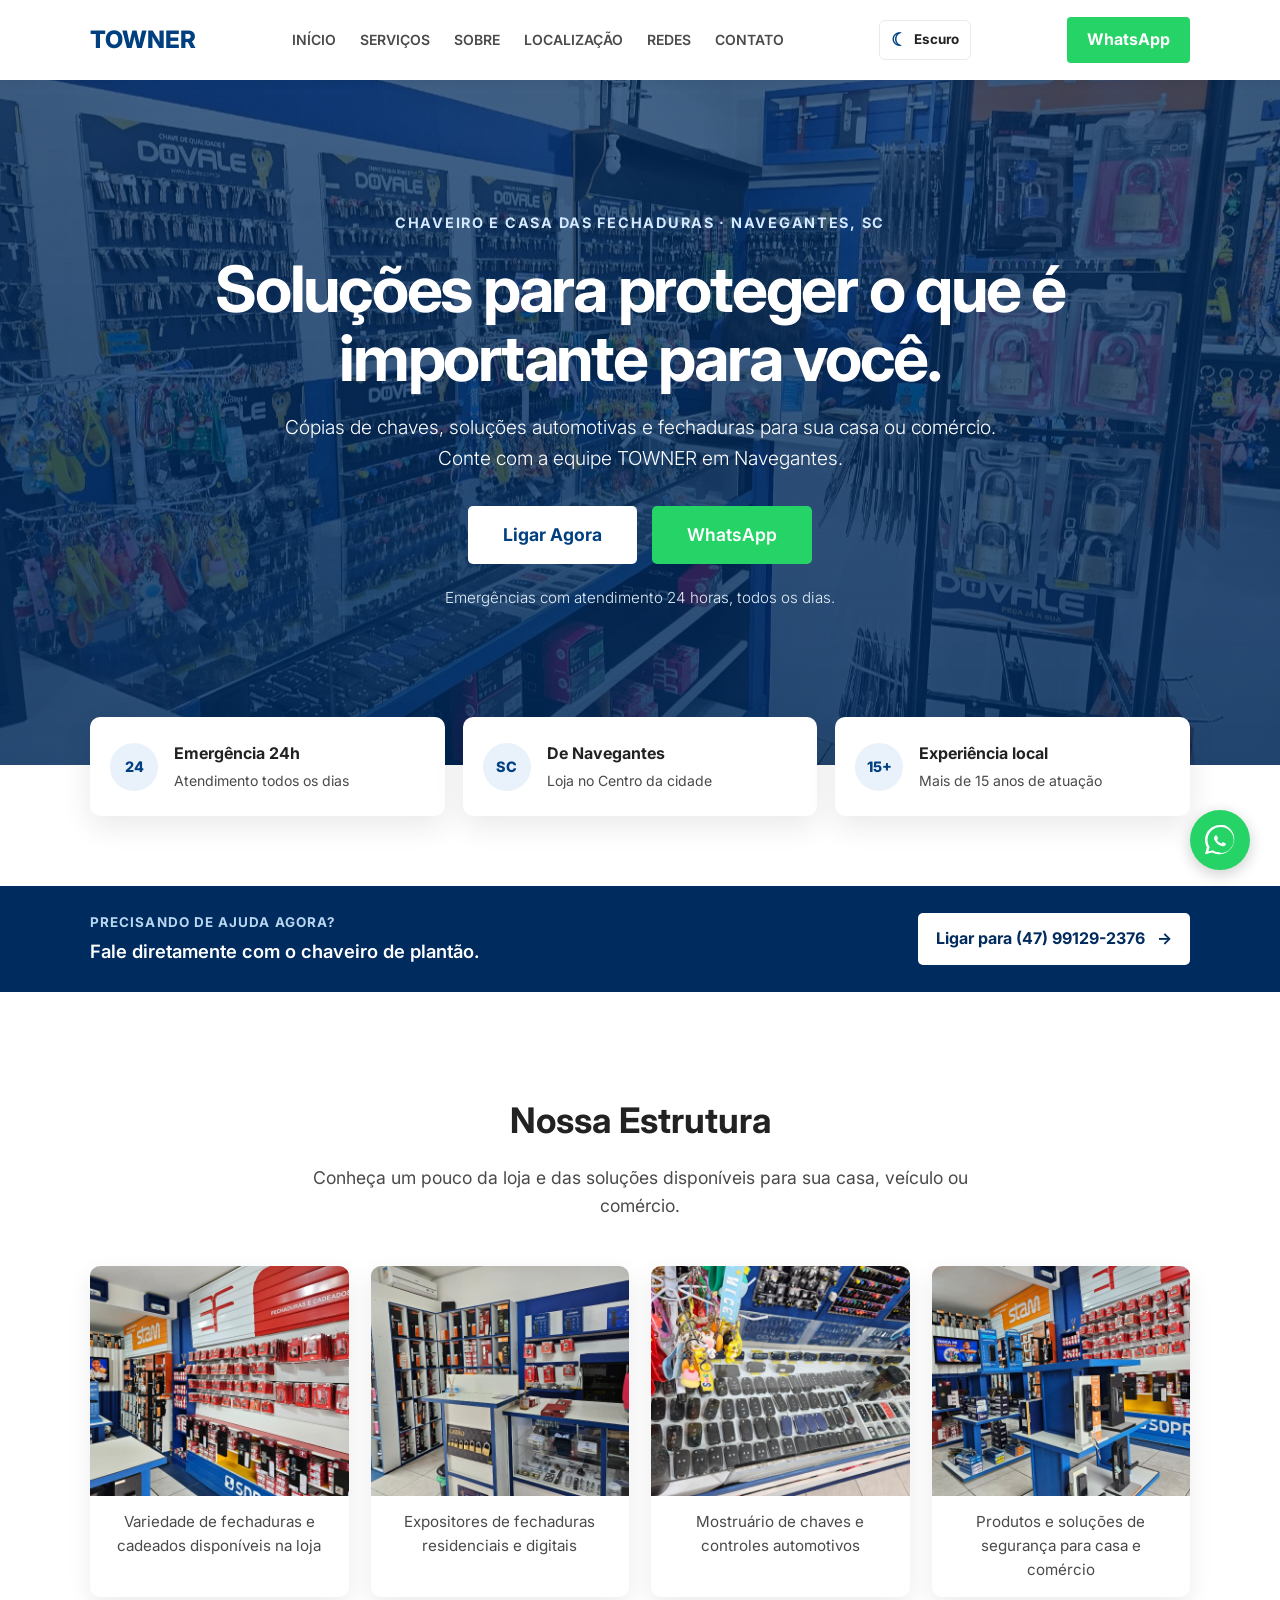
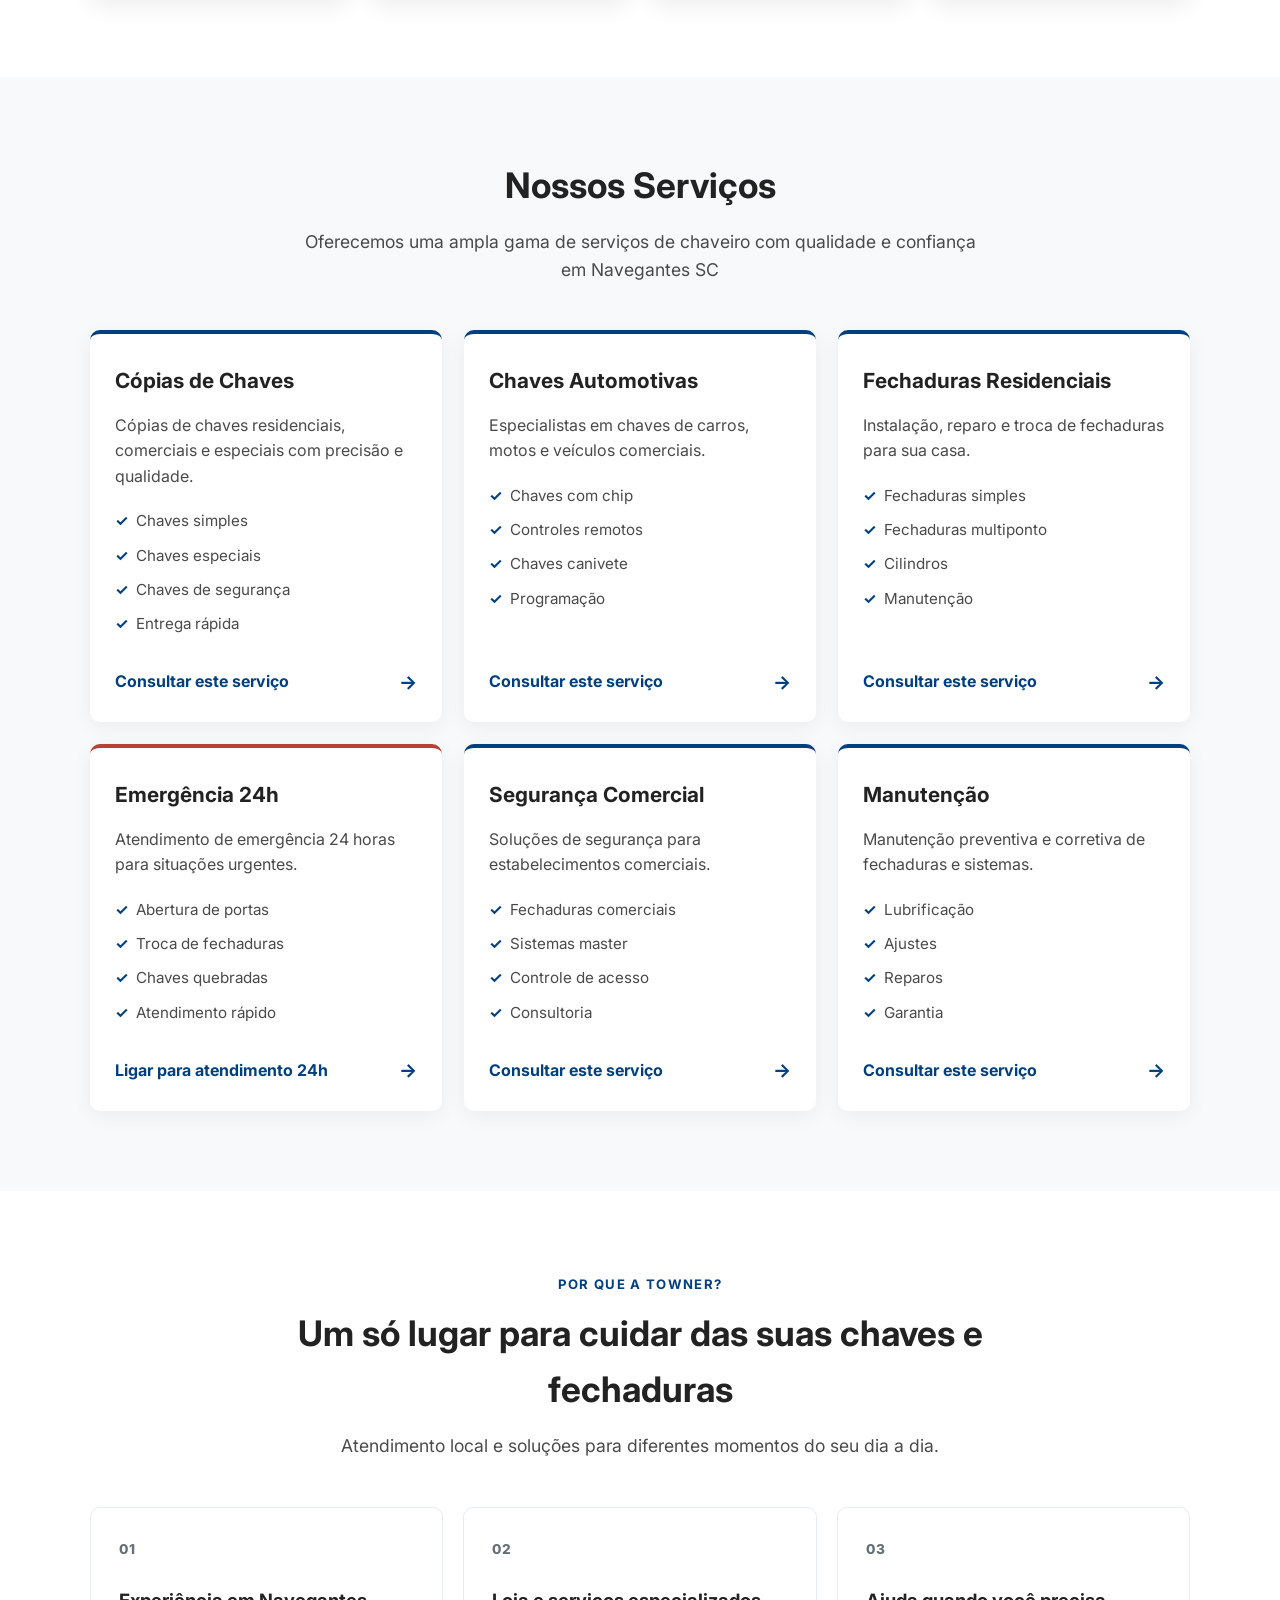
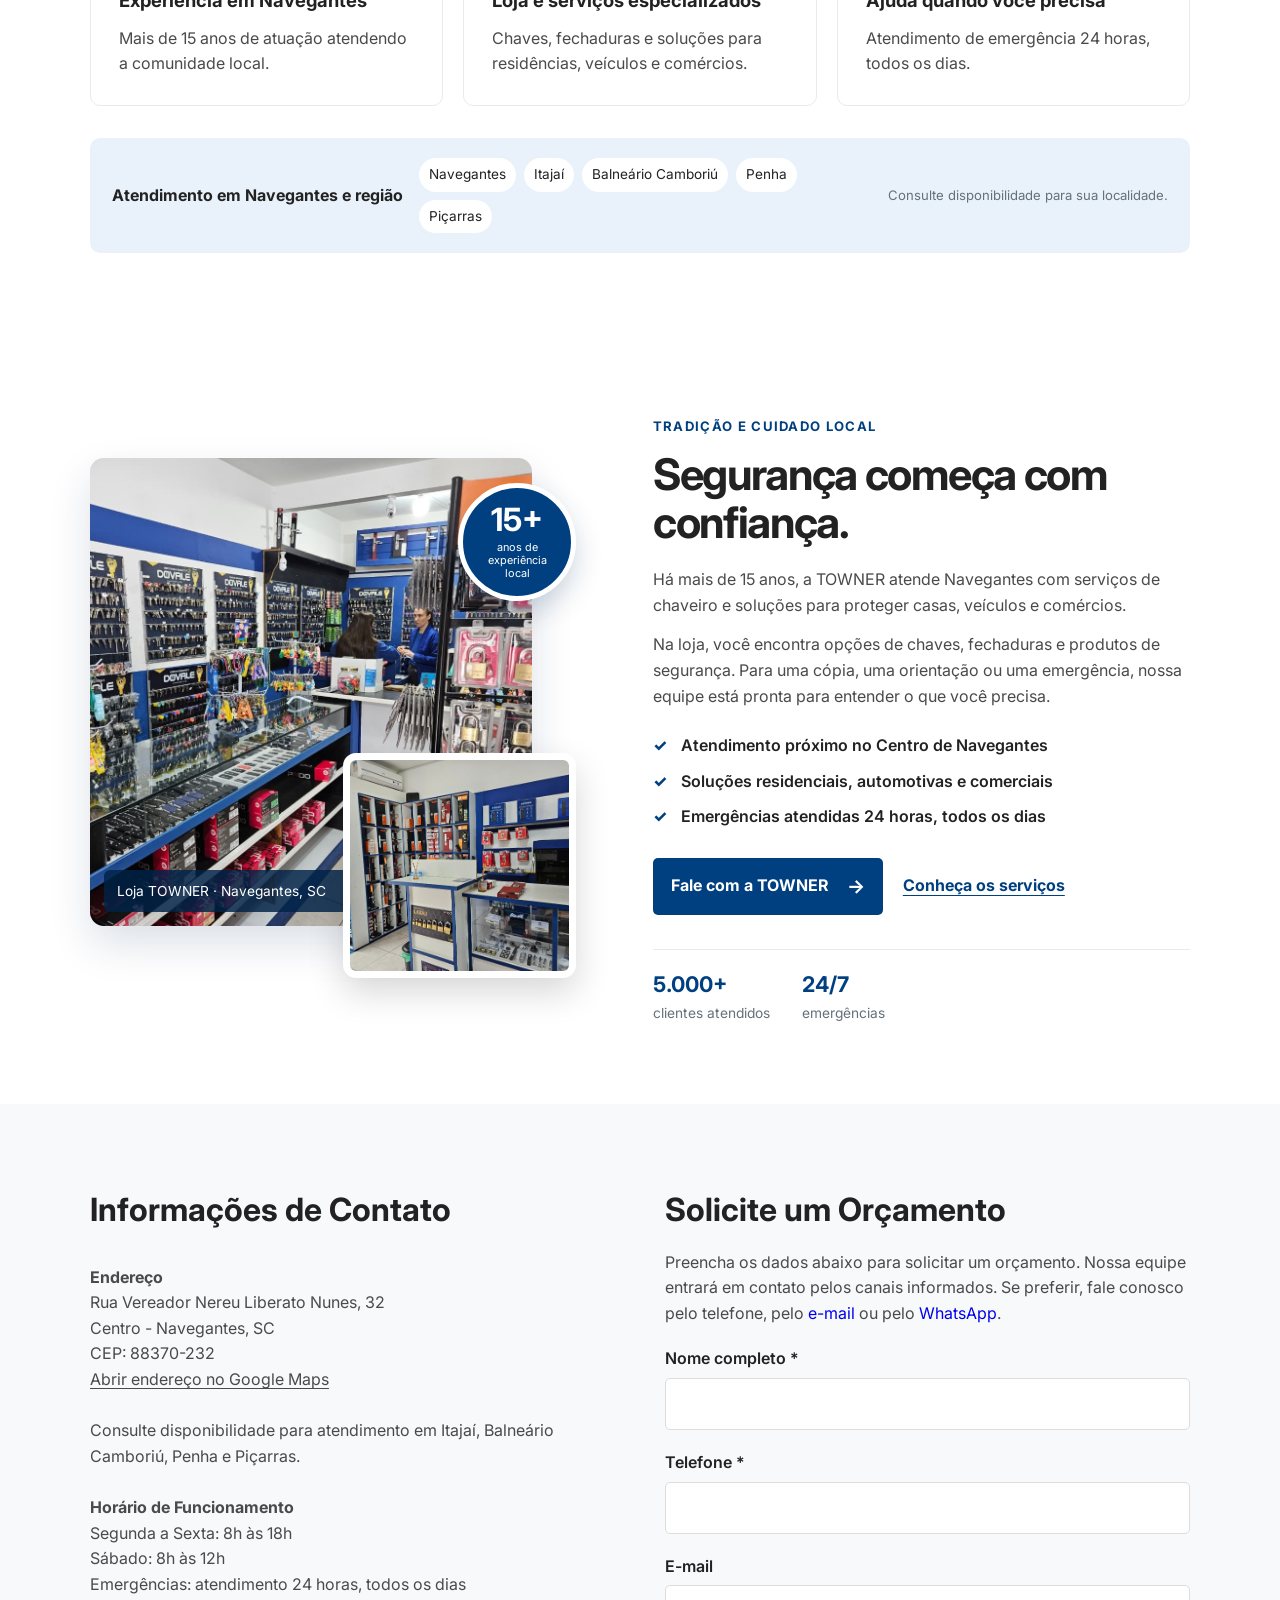
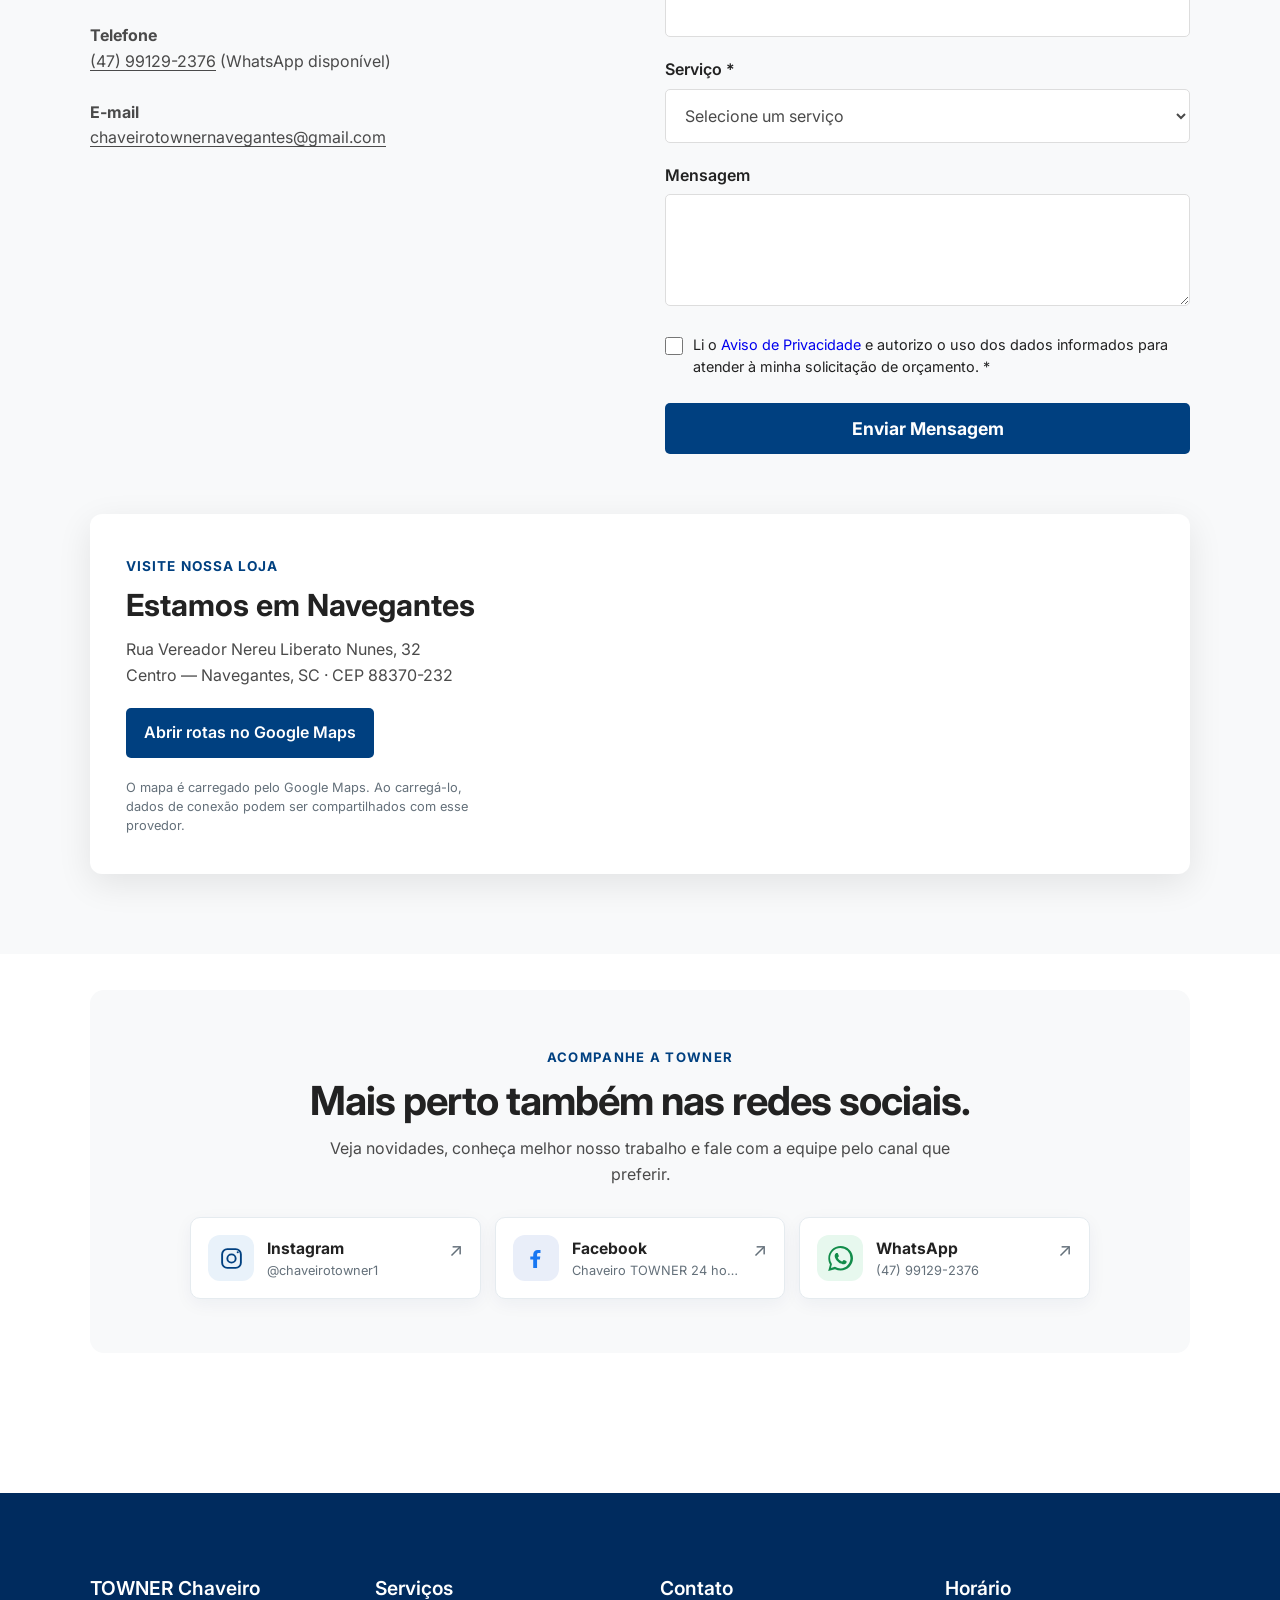
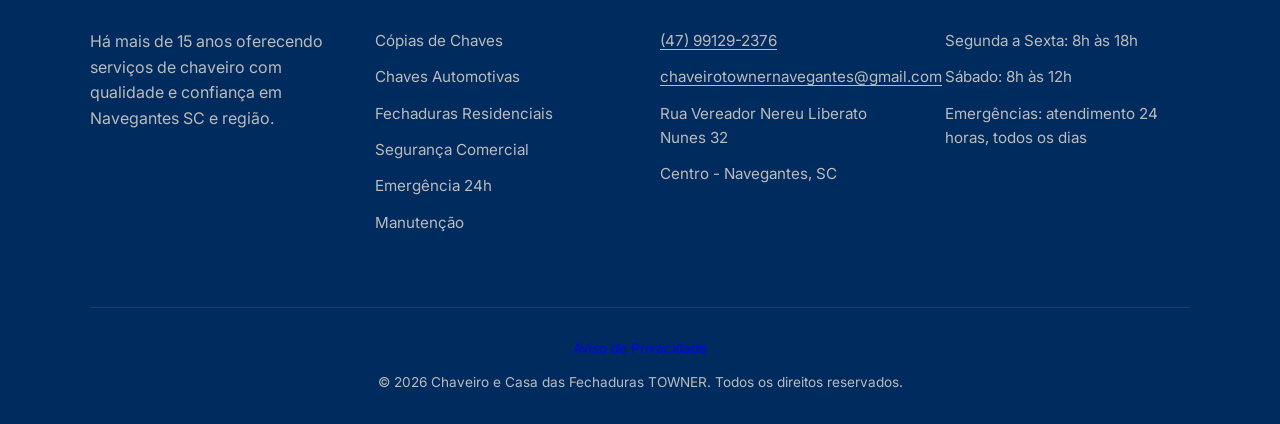
==== commit 3452560a: "Finalize TOWNER launch content Co-authored-by: Copilot <223556219+Copilot@users.noreply.github.com>" ====
--- a/index.html
+++ b/index.html
@@ -52,7 +52,7 @@
                 <span class="theme-toggle-icon" aria-hidden="true">☾</span>
                 <span class="theme-toggle-label">Escuro</span>
             </button>
-            <a href="https://wa.me/5547997517213" class="btn-header-zap" target="_blank" rel="noopener noreferrer">WhatsApp</a>
+            <a href="https://wa.me/5547991292376" class="btn-header-zap" target="_blank" rel="noopener noreferrer">WhatsApp</a>
         </div>
     </header>
 
@@ -64,8 +64,8 @@
             <h1>Soluções para proteger o que é importante para você.</h1>
             <p>Cópias de chaves, soluções automotivas e fechaduras para sua casa ou comércio. Conte com a equipe TOWNER em Navegantes.</p>
             <div class="hero-btns">
-                <a href="tel:+5547997517213" class="btn-call">Ligar Agora</a>
-                <a href="https://wa.me/5547997517213" class="btn-whatsapp" target="_blank" rel="noopener noreferrer">WhatsApp</a>
+                <a href="tel:+5547991292376" class="btn-call">Ligar Agora</a>
+                <a href="https://wa.me/5547991292376" class="btn-whatsapp" target="_blank" rel="noopener noreferrer">WhatsApp</a>
             </div>
             <p class="hero-note">Emergências com atendimento 24 horas, todos os dias.</p>
         </div>
@@ -95,7 +95,7 @@
                 <span class="emergency-label">Precisando de ajuda agora?</span>
                 <p>Fale diretamente com o chaveiro de plantão.</p>
             </div>
-            <a href="tel:+5547997517213">Ligar para (47) 99751-7213 <span aria-hidden="true">→</span></a>
+            <a href="tel:+5547991292376">Ligar para (47) 99129-2376 <span aria-hidden="true">→</span></a>
         </div>
     </section>
 
@@ -177,7 +177,7 @@
                         <li>Chaves quebradas</li>
                         <li>Atendimento rápido</li>
                     </ul>
-                    <a class="service-link" href="tel:+5547997517213">Ligar para atendimento 24h <span aria-hidden="true">→</span></a>
+                    <a class="service-link" href="tel:+5547991292376">Ligar para atendimento 24h <span aria-hidden="true">→</span></a>
                 </article>
                 <article class="serv-card">
                     <h3>Segurança Comercial</h3>
@@ -288,13 +288,13 @@
                 <h2>Informações de Contato</h2>
                 <p><strong>Endereço</strong><br>Rua Vereador Nereu Liberato Nunes, 32<br>Centro - Navegantes, SC<br>CEP: 88370-232<br><a href="https://www.google.com/maps/search/?api=1&amp;query=Rua+Vereador+Nereu+Liberato+Nunes+32%2C+Navegantes%2C+SC%2C+88370-232" target="_blank" rel="noopener noreferrer">Abrir endereço no Google Maps</a><br><br>Consulte disponibilidade para atendimento em Itajaí, Balneário Camboriú, Penha e Piçarras.</p>
                 <p><br><strong>Horário de Funcionamento</strong><br>Segunda a Sexta: 8h às 18h<br>Sábado: 8h às 12h<br>Emergências: atendimento 24 horas, todos os dias</p>
-                <p><br><strong>Telefone</strong><br><a href="tel:+5547997517213">(47) 99751-7213</a> (WhatsApp disponível)</p>
+                <p><br><strong>Telefone</strong><br><a href="tel:+5547991292376">(47) 99129-2376</a> (WhatsApp disponível)</p>
                 <p><br><strong>E-mail</strong><br><a href="mailto:chaveirotownernavegantes@gmail.com">chaveirotownernavegantes@gmail.com</a></p>
             </div>
             <div class="contact-form">
                 <h2>Solicite um Orçamento</h2>
-                <p>Este formulário ainda está em teste e encaminha os dados ao e-mail de teste do projeto, não ao e-mail oficial da TOWNER. Um envio controlado foi recebido com sucesso, mas o formulário ainda não está configurado para pedidos de clientes. Para falar com a empresa, use o telefone, o <a href="mailto:chaveirotownernavegantes@gmail.com">e-mail oficial</a> ou o <a href="https://wa.me/5547997517213" target="_blank" rel="noopener noreferrer">WhatsApp</a>.</p>
-                <form id="quote-form" action="https://formsubmit.co/Onzhd@outlook.com" method="POST">
+                <p>Preencha os dados abaixo para solicitar um orçamento. Nossa equipe entrará em contato pelos canais informados. Se preferir, fale conosco pelo telefone, pelo <a href="mailto:chaveirotownernavegantes@gmail.com">e-mail</a> ou pelo <a href="https://wa.me/5547991292376" target="_blank" rel="noopener noreferrer">WhatsApp</a>.</p>
+                <form id="quote-form" action="https://formsubmit.co/chaveirotownernavegantes@gmail.com" method="POST">
                     <input type="hidden" name="_subject" value="Solicitação de orçamento pelo site TOWNER">
                     <input type="hidden" name="_template" value="table">
                     <div class="form-honeypot" aria-hidden="true">
@@ -322,7 +322,7 @@
                     <textarea id="message" name="message" rows="4"></textarea>
                     <div class="form-consent">
                         <input id="privacy-consent" name="Autorização" type="checkbox" value="Autorizado" required>
-                        <label for="privacy-consent">Confirmo que li o <a href="politica-de-privacidade.html" target="_blank" rel="noopener noreferrer">aviso de privacidade</a> e estou ciente de que este formulário está em teste e encaminhará os dados ao endereço de teste do projeto, não ao canal oficial da TOWNER. *</label>
+                        <label for="privacy-consent">Li o <a href="politica-de-privacidade.html" target="_blank" rel="noopener noreferrer">Aviso de Privacidade</a> e autorizo o uso dos dados informados para atender à minha solicitação de orçamento. *</label>
                     </div>
                     <button type="submit">Enviar Mensagem</button>
                 </form>
@@ -371,11 +371,11 @@
                         <span><strong>Facebook</strong><small>Chaveiro TOWNER 24 horas</small></span>
                         <span class="social-arrow" aria-hidden="true">↗</span>
                     </a>
-                    <a class="social-card social-card-whatsapp" href="https://wa.me/5547997517213" target="_blank" rel="noopener noreferrer" aria-label="WhatsApp oficial da TOWNER (abre em nova guia)">
+                    <a class="social-card social-card-whatsapp" href="https://wa.me/5547991292376" target="_blank" rel="noopener noreferrer" aria-label="WhatsApp oficial da TOWNER (abre em nova guia)">
                         <span class="social-icon social-icon-whatsapp" aria-hidden="true">
                             <svg viewBox="0 0 24 24" focusable="false"><path d="M20.5 3.5A11.8 11.8 0 0 0 12.1 0C5.6 0 .3 5.3.3 11.8c0 2.1.5 4.1 1.6 5.9L.2 24l6.5-1.7a11.8 11.8 0 0 0 5.4 1.3h.1c6.5 0 11.8-5.3 11.8-11.8 0-3.1-1.2-6.1-3.5-8.3ZM12.1 21.6a9.8 9.8 0 0 1-5-1.4l-.4-.2-3.9 1 1-3.8-.3-.4a9.8 9.8 0 0 1-1.5-5.2c0-5.4 4.4-9.8 9.8-9.8a9.8 9.8 0 0 1 9.8 9.8c0 5.5-4.4 10-9.5 10Zm5.4-7.3c-.3-.1-1.7-.8-2-.9-.3-.1-.5-.1-.7.2-.2.3-.7.9-.9 1.1-.2.2-.3.2-.6.1-.3-.1-1.2-.5-2.3-1.4-.8-.7-1.4-1.6-1.5-1.9-.2-.3 0-.4.1-.6l.5-.5c.1-.2.2-.3.3-.5.1-.2 0-.4 0-.5-.1-.1-.7-1.6-.9-2.1-.2-.6-.5-.5-.7-.5h-.6c-.2 0-.5.1-.8.4-.3.3-1 1-1 2.4s1 2.8 1.1 3c.1.2 2 3.1 4.9 4.3.7.3 1.2.4 1.6.5.7.2 1.3.2 1.8.1.5-.1 1.7-.7 1.9-1.4.2-.7.2-1.3.2-1.4-.1-.2-.3-.3-.6-.4Z"></path></svg>
                         </span>
-                        <span><strong>WhatsApp</strong><small>(47) 99751-7213</small></span>
+                        <span><strong>WhatsApp</strong><small>(47) 99129-2376</small></span>
                         <span class="social-arrow" aria-hidden="true">↗</span>
                     </a>
                 </div>
@@ -407,7 +407,7 @@
                 <div>
                     <h4>Contato</h4>
                     <ul>
-                        <li><a href="tel:+5547997517213">(47) 99751-7213</a></li>
+                        <li><a href="tel:+5547991292376">(47) 99129-2376</a></li>
                         <li><a href="mailto:chaveirotownernavegantes@gmail.com">chaveirotownernavegantes@gmail.com</a></li>
                         <li>Rua Vereador Nereu Liberato Nunes 32</li>
                         <li>Centro - Navegantes, SC</li>
@@ -423,14 +423,14 @@
                 </div>
             </div>
             <div class="foot-bottom">
-                <p><a href="politica-de-privacidade.html">Aviso de privacidade (versão para aprovação)</a></p>
+                <p><a href="politica-de-privacidade.html">Aviso de Privacidade</a></p>
                 <p>© 2026 Chaveiro e Casa das Fechaduras TOWNER. Todos os direitos reservados.</p>
             </div>
         </div>
     </footer>
 
     <!-- ================= WHATSAPP FLUTUANTE ================= -->
-    <a href="https://wa.me/5547997517213" class="zap-float" target="_blank" rel="noopener noreferrer" aria-label="Fale pelo WhatsApp">
+    <a href="https://wa.me/5547991292376" class="zap-float" target="_blank" rel="noopener noreferrer" aria-label="Fale pelo WhatsApp">
         <svg viewBox="0 0 32 32" width="30" height="30" fill="currentColor" xmlns="http://www.w3.org/2000/svg"><path d="M16 0c-8.837 0-16 7.163-16 16 0 2.825 0.738 5.481 2.031 7.825l-2.031 7.425 7.588-1.994c2.313 1.188 4.906 1.869 7.663 1.869 8.837 0 16-7.163 16-16s-7.163-16-16-16zM16 29.125c-2.456 0-4.781-0.644-6.831-1.787l-0.487-0.287-5.075 1.331 1.35-4.944-0.319-0.513c-1.25-1.994-1.956-4.325-1.956-6.8 0-7.712 6.288-14 14-14s14 6.288 14 14-6.288 14-14 14zM21.575 19.344c-0.306-0.15-1.813-0.894-2.094-1-0.281-0.106-0.487-0.15-0.694 0.15s-0.787 1-0.969 1.206c-0.181 0.206-0.363 0.231-0.669 0.081-0.306-0.15-1.294-0.475-2.463-1.519-0.906-0.813-1.519-1.819-1.694-2.125-0.181-0.306-0.019-0.475 0.131-0.625 0.138-0.138 0.306-0.356 0.456-0.537 0.15-0.181 0.206-0.306 0.306-0.513 0.106-0.206 0.050-0.388-0.025-0.537-0.075-0.15-0.694-1.669-0.95-2.287-0.25-0.606-0.5-0.525-0.694-0.531-0.181-0.006-0.388-0.006-0.594-0.006s-0.544 0.075-0.831 0.388c-0.281 0.306-1.087 1.063-1.087 2.588s1.113 3 1.269 3.206c0.15 0.206 2.188 3.338 5.3 4.606 0.738 0.3 1.319 0.481 1.769 0.613 0.744 0.238 1.425 0.206 1.956 0.125 0.594-0.094 1.813-0.744 2.069-1.463 0.25-0.719 0.25-1.331 0.181-1.463-0.081-0.131-0.287-0.206-0.594-0.356z"/></svg>
     </a>
 
--- a/style.css
+++ b/style.css
@@ -350,7 +350,7 @@
 .privacy-header { display: flex; align-items: center; justify-content: space-between; gap: 20px; padding: 20px max(24px, calc((100% - 900px) / 2)); background: var(--fundo-branco); box-shadow: 0 2px 10px rgba(0,0,0,0.05); }
 .privacy-header-actions { display: flex; align-items: center; gap: 18px; }
 .privacy-header-actions > a { color: var(--azul-marca); font-weight: 600; }
-.privacy-content { max-width: 900px; margin: 40px auto; padding: 40px; background: var(--fundo-branco); border-radius: 12px; box-shadow: 0 10px 35px rgba(0,0,0,0.06); }
+.privacy-content { max-width: 900px; margin: 40px auto; padding: 40px; overflow-wrap: anywhere; background: var(--fundo-branco); border-radius: 12px; box-shadow: 0 10px 35px rgba(0,0,0,0.06); }
 .privacy-content h1, .privacy-content h2 { color: var(--titulo-cor); line-height: 1.25; }
 .privacy-content h1 { margin: 28px 0 16px; font-size: 2.2rem; }
 .privacy-content h2 { margin: 30px 0 10px; font-size: 1.3rem; }
